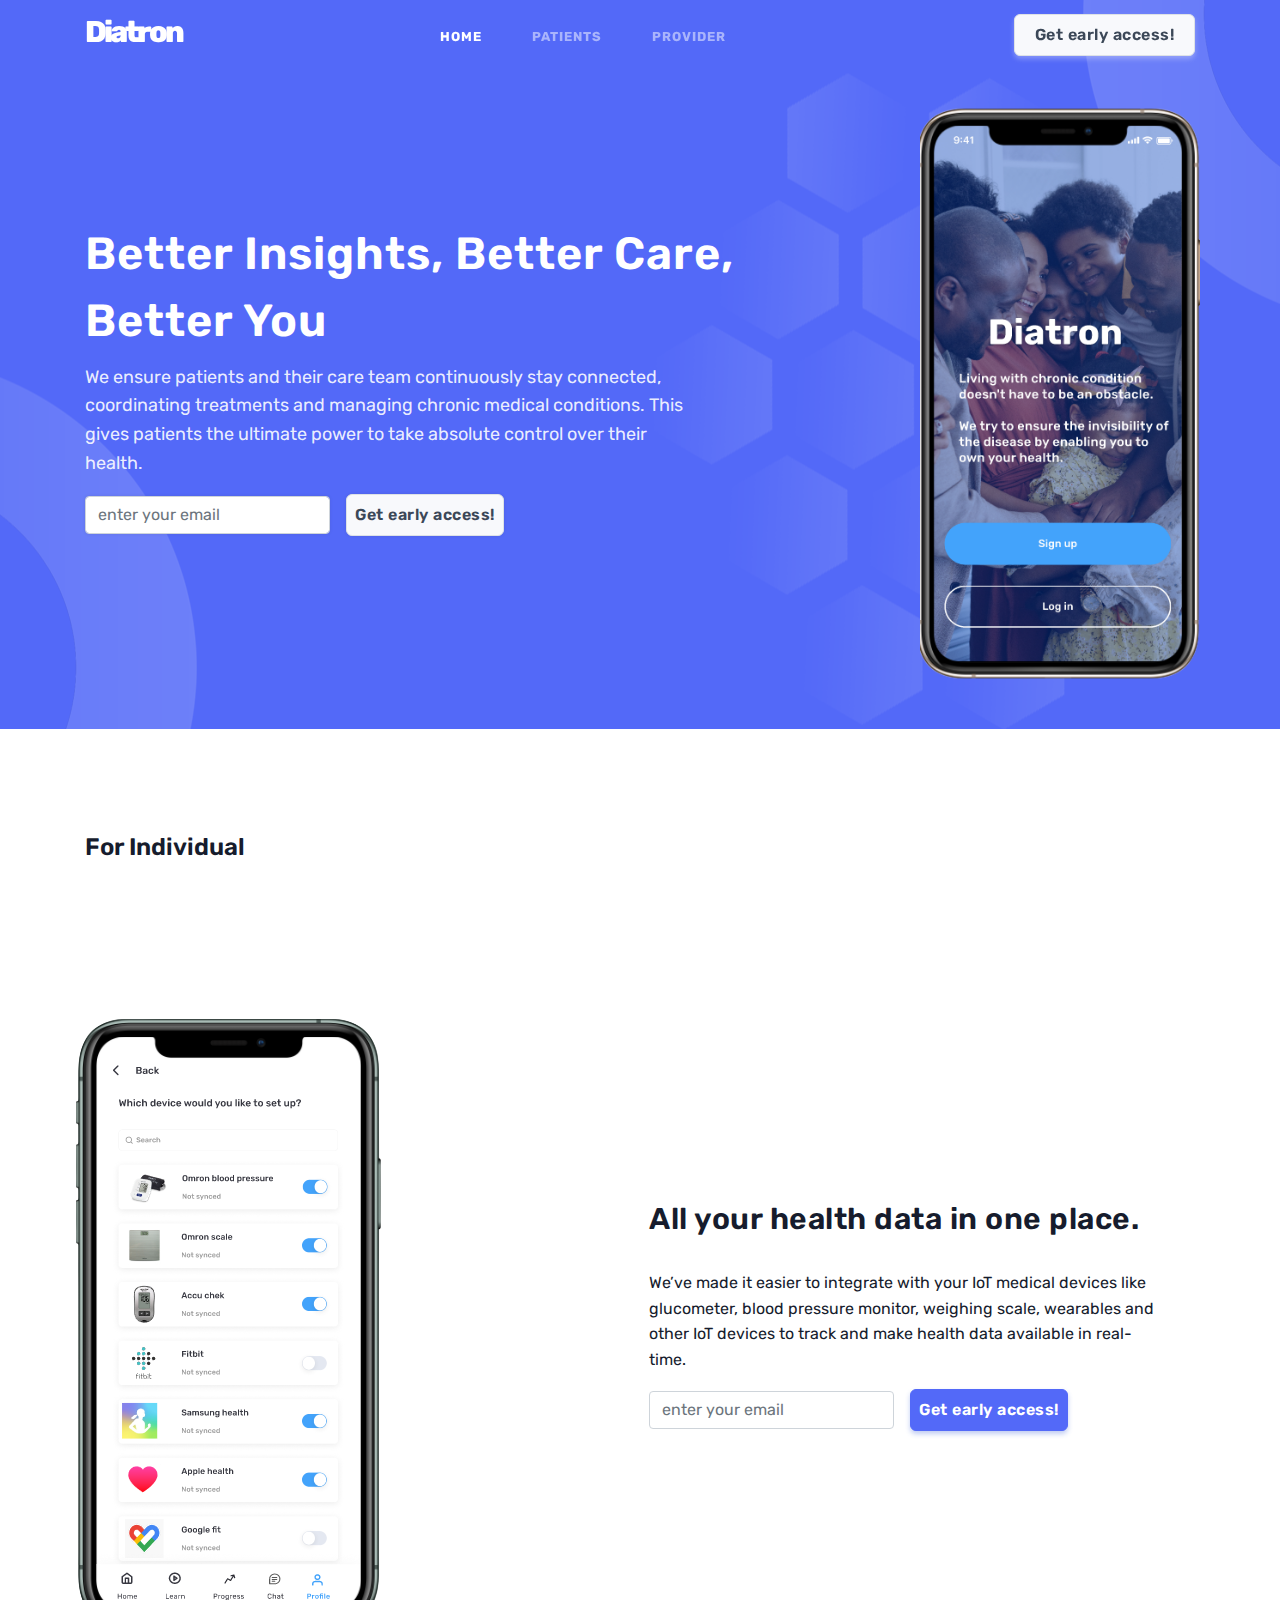
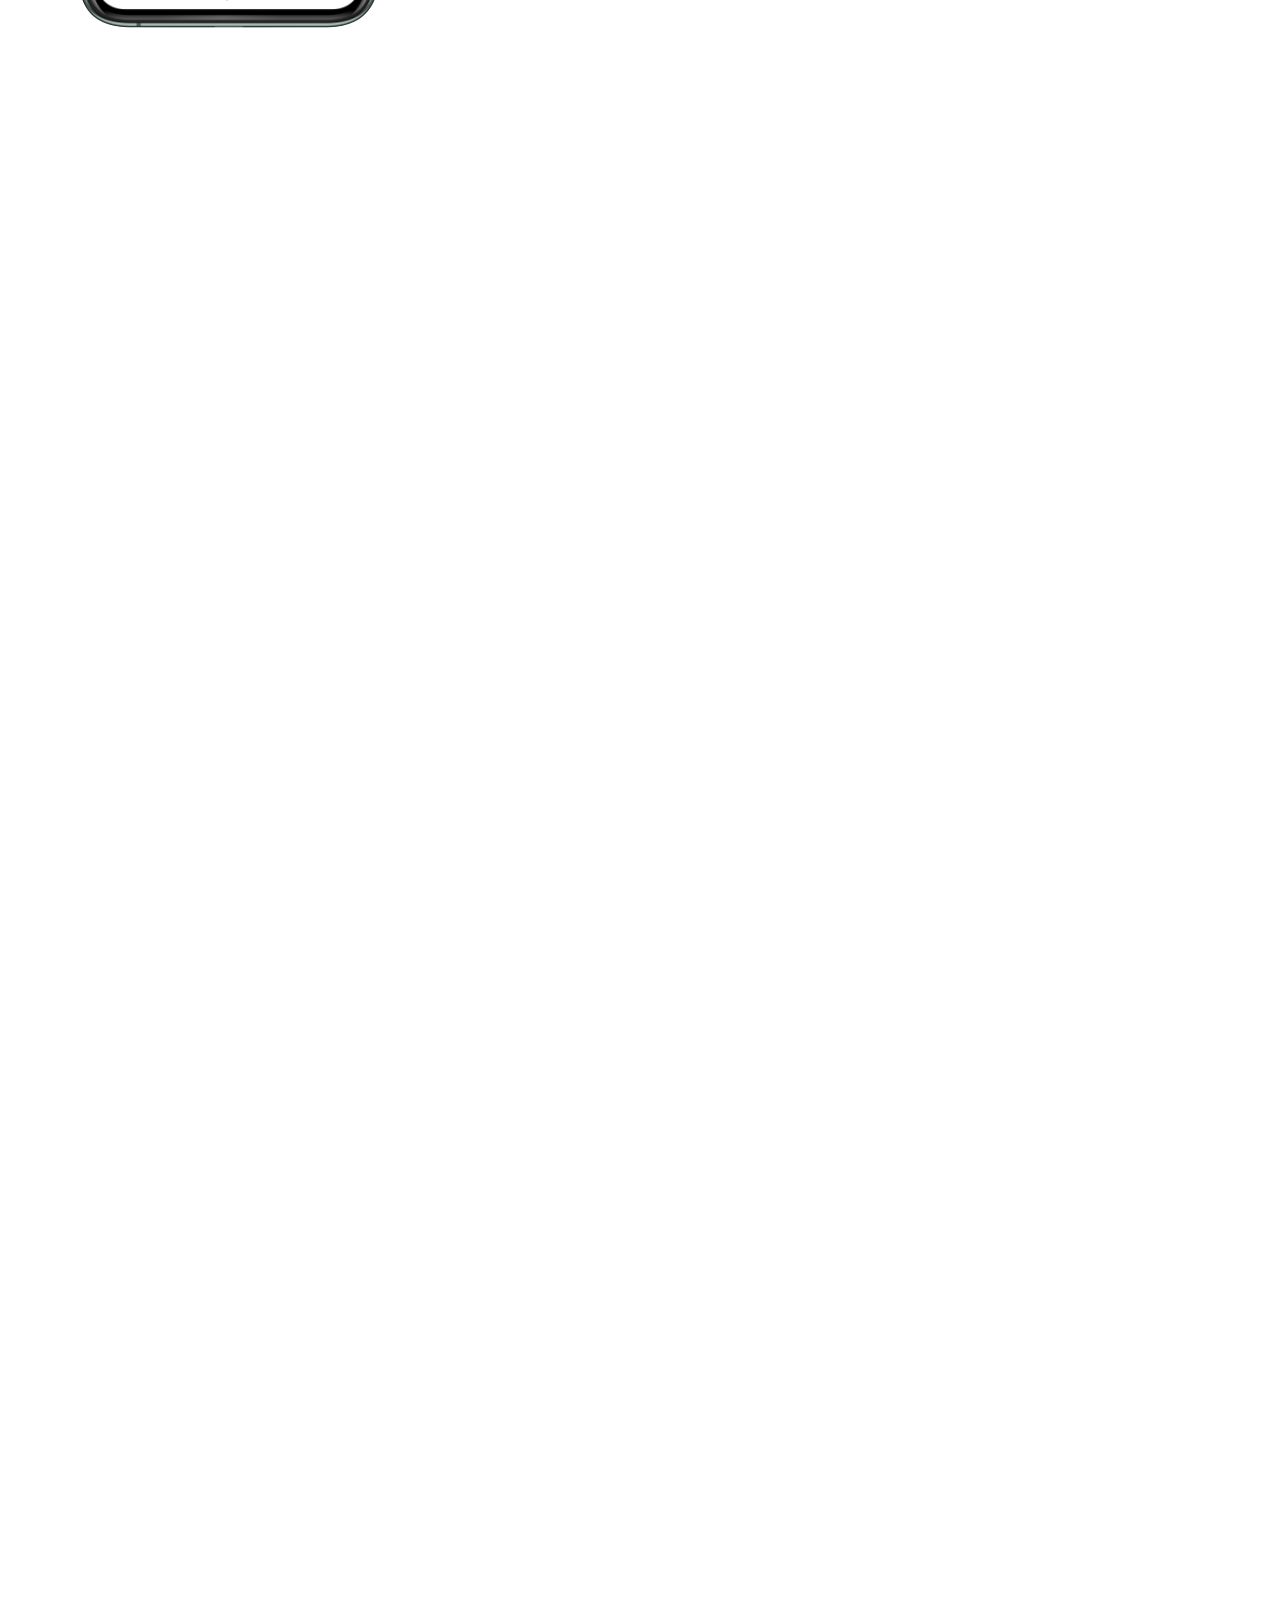
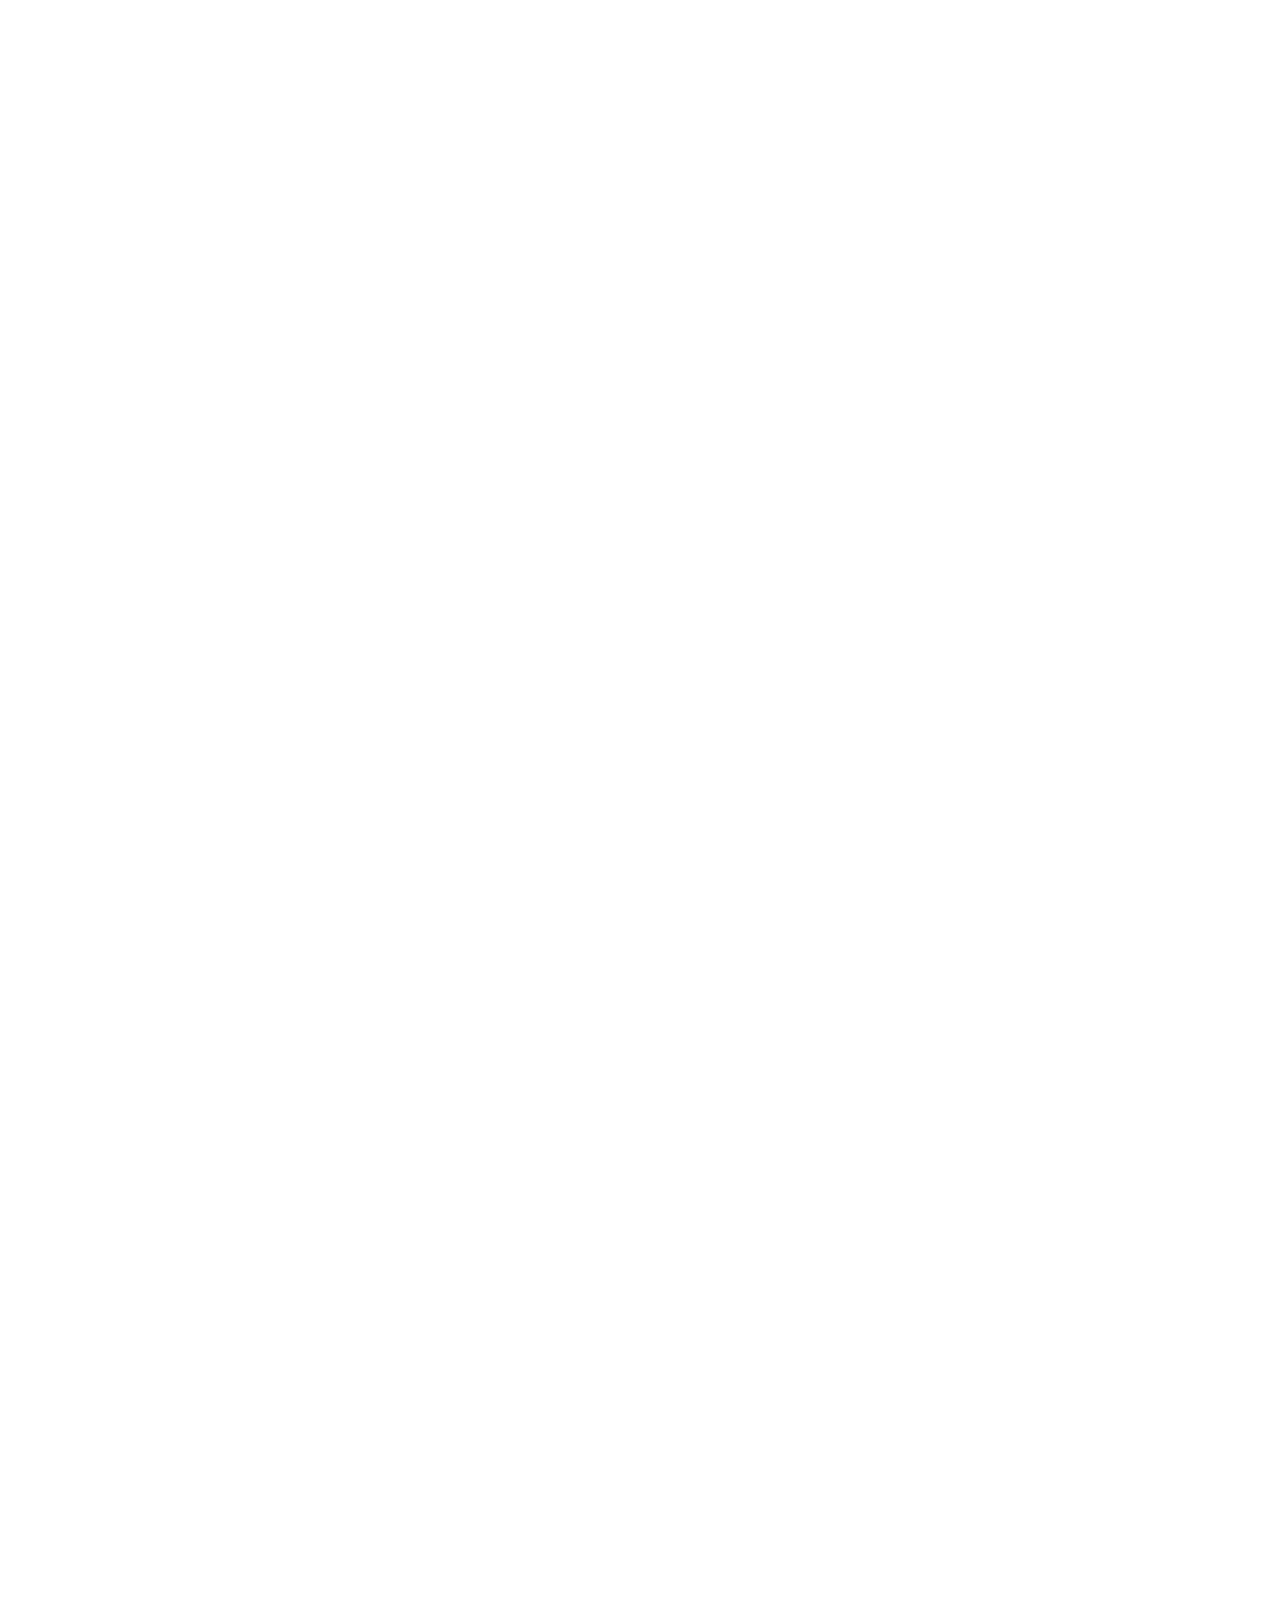
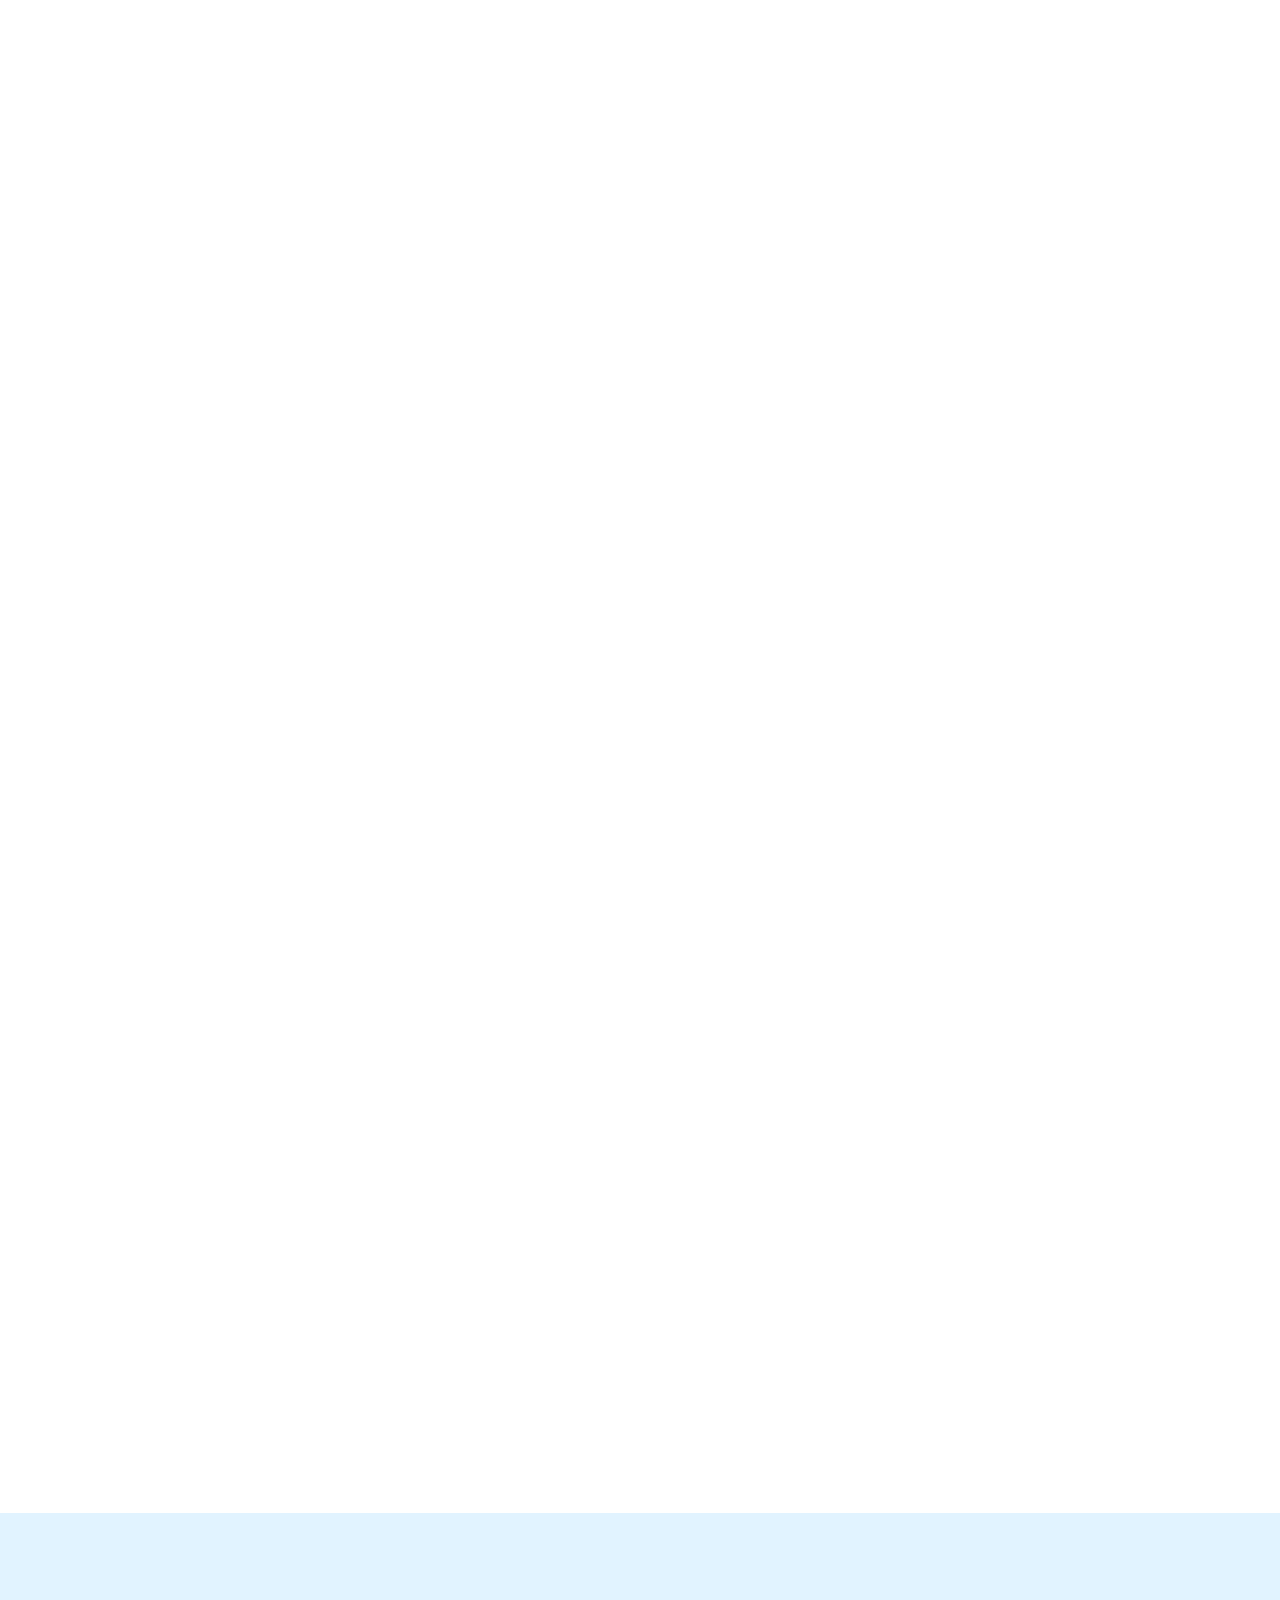
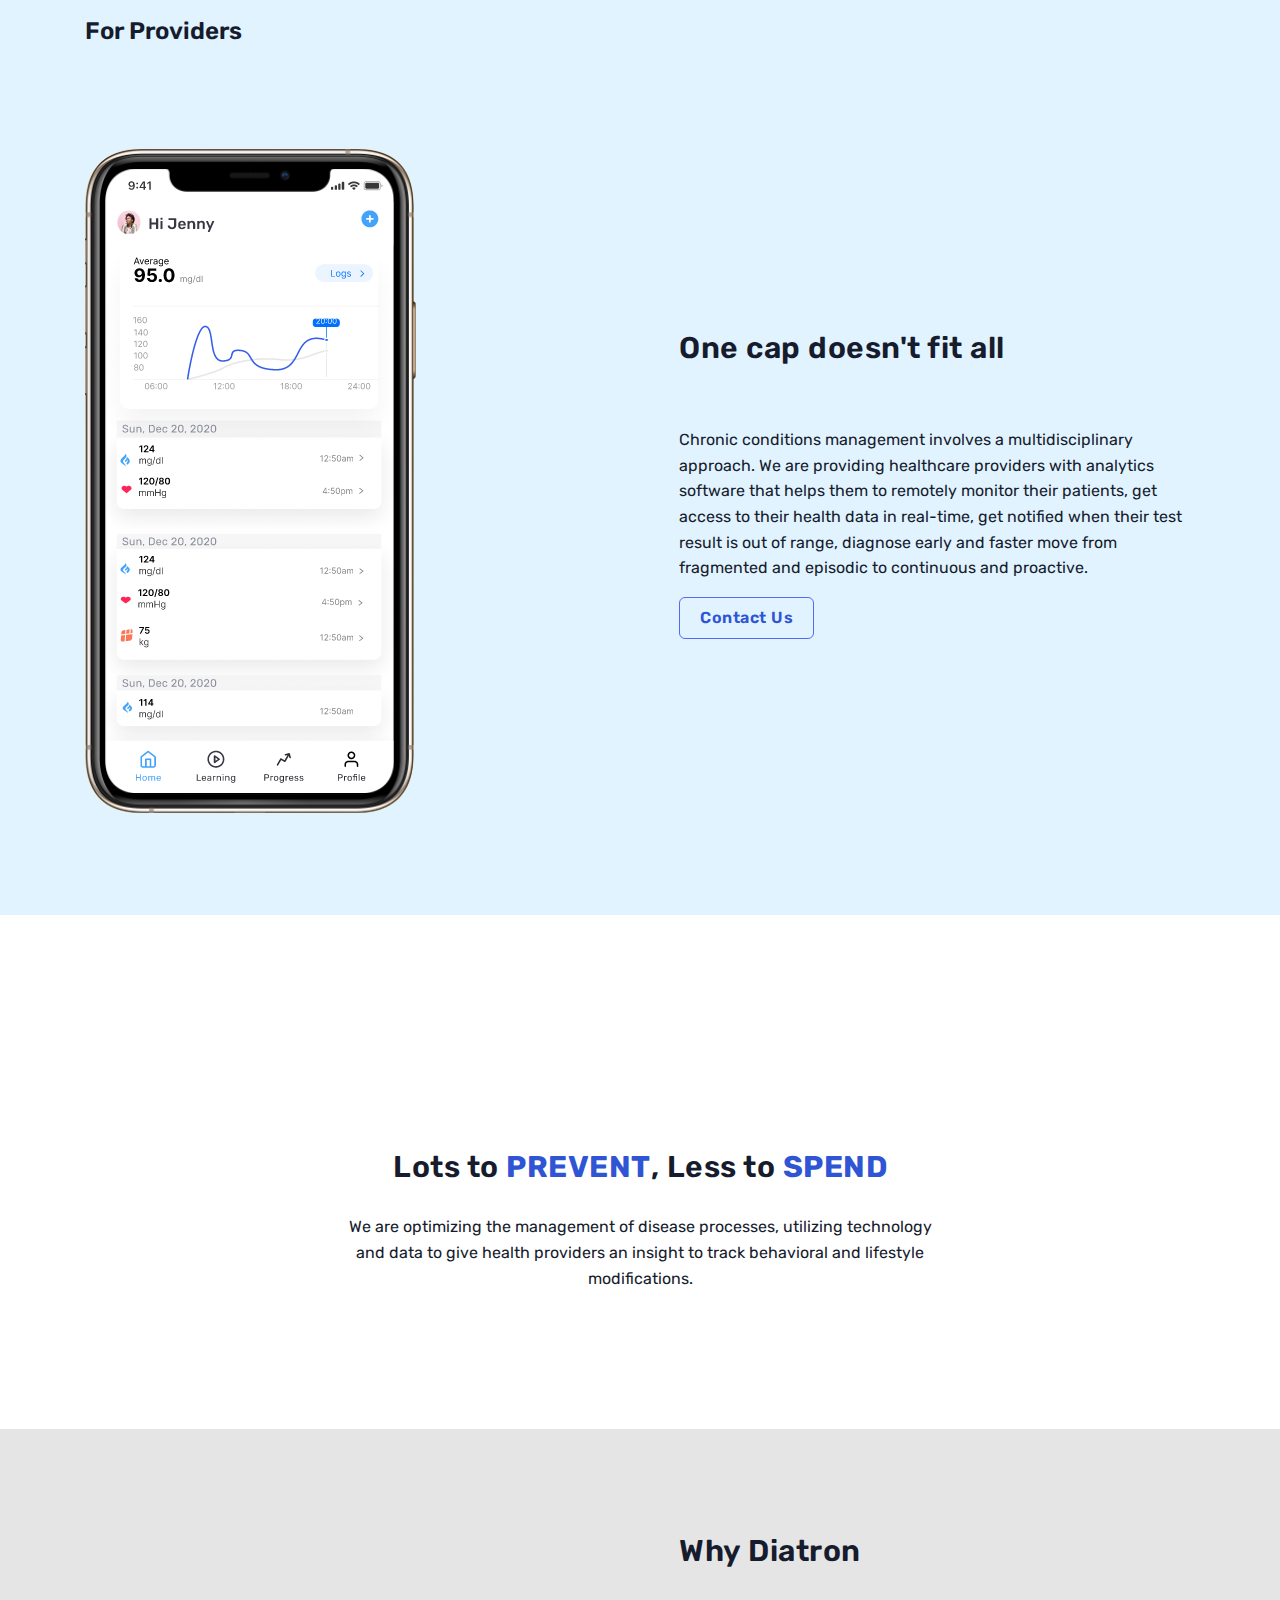
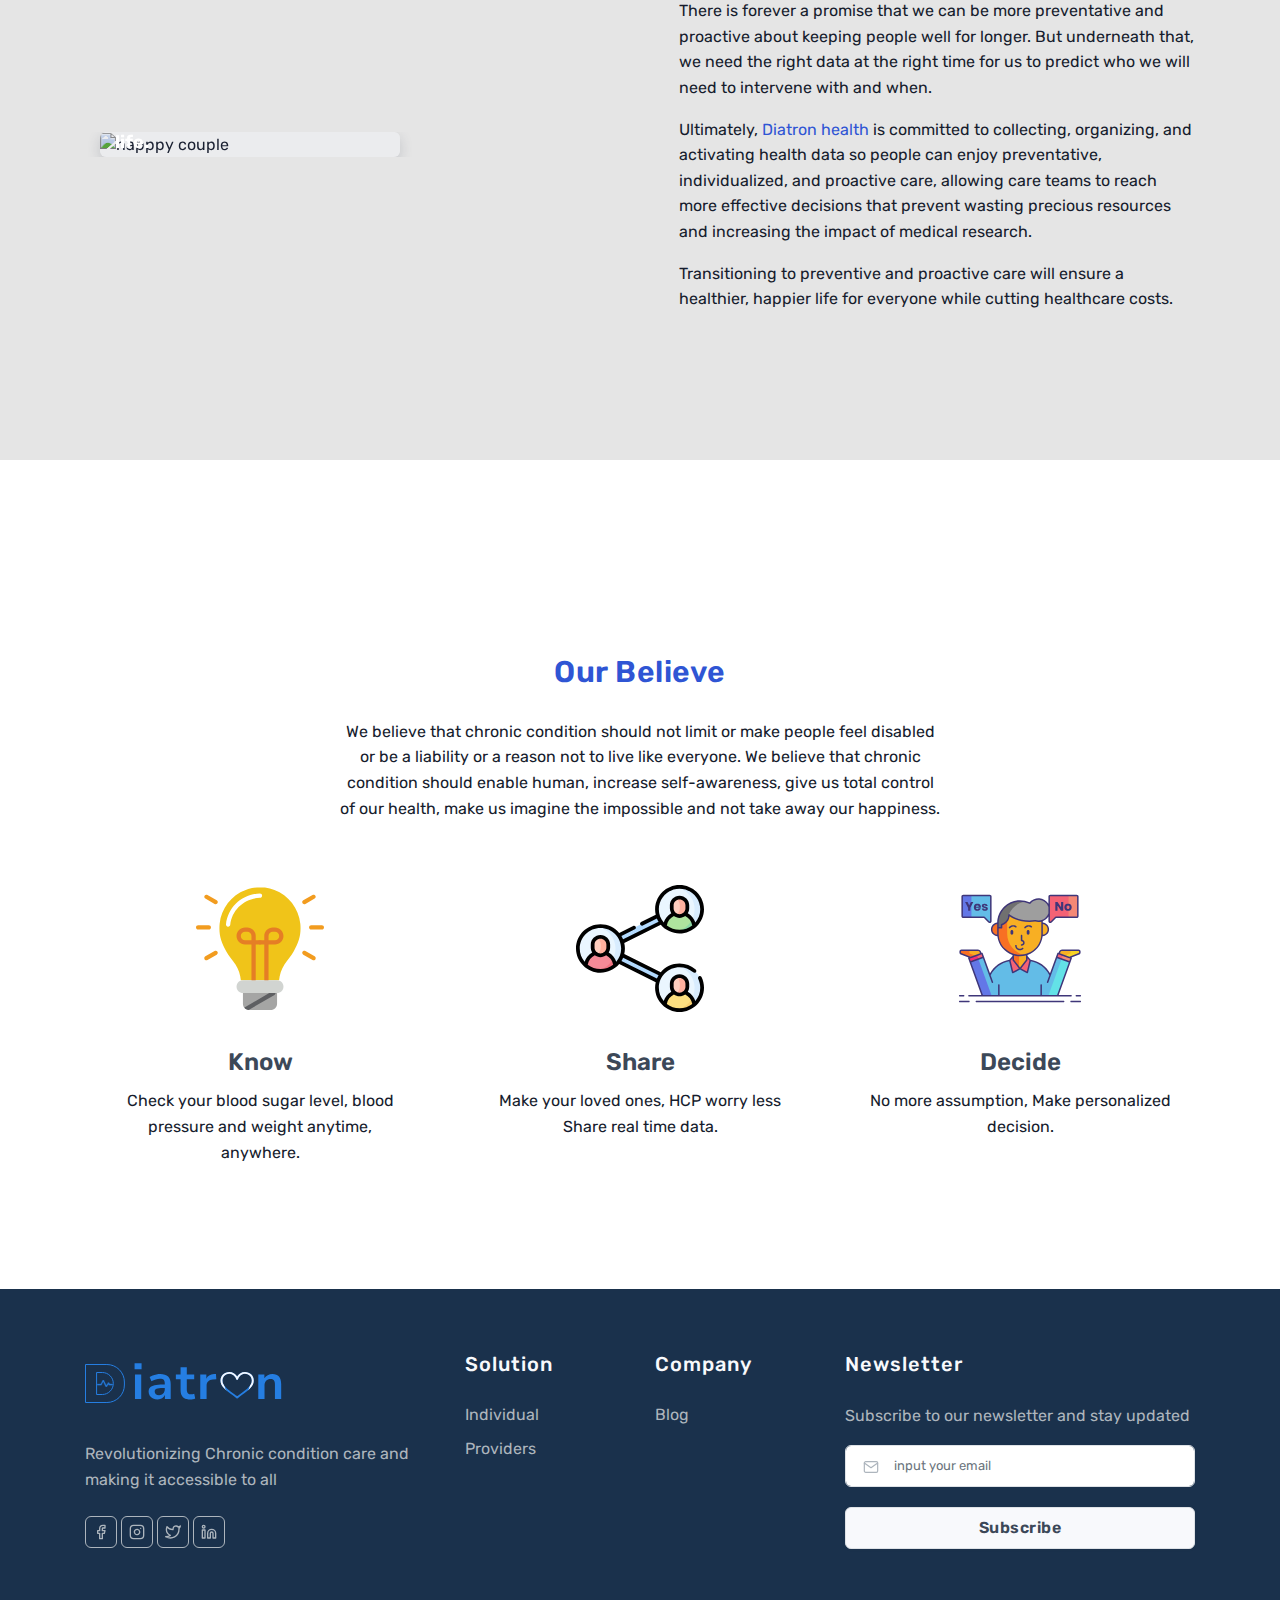
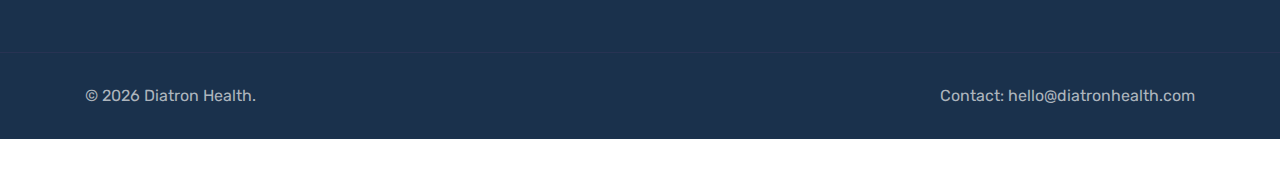
==== index.html @ 58c64b46 "update slider" ====
<!DOCTYPE html>
<html lang="en">

<head>
    <meta charset="utf-8" />
    <title>Diatron - Lots to prevent, Less to spend</title>
    <meta name="viewport" content="width=device-width, initial-scale=1.0">
    <meta name="description" content="Harnessing the power of behavioral science, mobile computing, and data science to provide best possible and cost effective care for people living with/ preventing chronic conditions and make healthy habits stick." />
    <meta name="keywords" content="" />
    <meta name="author" content="Diatron Technology" />

    <!-- Open Graph / Facebook -->
    <meta property="og:type" content="website">
    <meta property="og:url" content="https://diatron.netlify.app/">
    <meta property="og:title" content="Diatron - Lots to prevent, Less to spend">
    <meta property="og:description" content="Harnessing the power of behavioral science, mobile computing, and data science to provide best possible and cost effective care for people living with/ preventing chronic conditions and make healthy habits stick.">
    <meta property="og:image" content="https://res.cloudinary.com/bhankypsalm/image/upload/v1607957223/DiatronBanner_n9woys.png">

    <!-- Twitter -->
    <meta property="twitter:card" content="summary_large_image">
    <meta property="twitter:url" content="https://diatron.netlify.app/">
    <meta property="twitter:title" content="Diatron - Lots to prevent, Less to spend">
    <meta property="twitter:description" content="Harnessing the power of behavioral science, mobile computing, and data science to provide best possible and cost effective care for people living with/ preventing chronic conditions and make healthy habits stick.">
    <meta property="twitter:image" content="https://res.cloudinary.com/bhankypsalm/image/upload/v1607957223/DiatronBanner_n9woys.png">
    <!-- <meta name="email" content="shreethemes@gmail.com" /> -->
    <meta name="website" content="http://diatron.netlify.app" />
    <meta name="Version" content="v1.0.0" />
    <!-- favicon -->
    <link rel="shortcut icon" href="images/diatron/diatronLogo.svg">
    <!-- Bootstrap -->
    <link href="css/bootstrap.min.css" rel="stylesheet" type="text/css" />
    <!-- Magnific -->
    <link href="css/magnific-popup.css" rel="stylesheet" type="text/css" />
    <!-- Icons -->
    <link href="css/materialdesignicons.min.css" rel="stylesheet" type="text/css" />
    <link rel="stylesheet" href="https://unicons.iconscout.com/release/v2.1.9/css/unicons.css">
    <!-- Slider -->
    <link rel="stylesheet" href="css/owl.carousel.min.css" />
    <link rel="stylesheet" href="css/owl.theme.default.min.css" />
    <!-- Main Css -->
    <link href="css/style.css" rel="stylesheet" type="text/css" id="theme-opt" />
    <link href="css/colors/default.css" rel="stylesheet" id="color-opt">
    <link rel="stylesheet" href="js/plugins/example.css">
    <style type="text/css">
        #pinContainer {
            width: 100%;
            height: 100%;
            overflow: hidden;
            -webkit-perspective: 1000;
            perspective: 1000;
        }
        #slideContainer {
            width: 500%; /* to contain 4 panels, each with 100% of window width */
            height: 100%;
        }
        .panel {
            height: 100%;
            width: 20%; /* relative to parent -> 25% of 400% = 100% of window width */
            float: left;
        }
    </style>
    <script src="//code.tidio.co/izdhblnhlbiwnodrmnsn0w4qoo9eyxic.js" async></script>
</head>

<body>
<!-- Loader -->
<!-- <div id="preloader">
    <div id="status">
        <div class="spinner">
            <div class="double-bounce1"></div>
            <div class="double-bounce2"></div>
        </div>
    </div>
</div> -->
<!-- Loader -->

<!-- Navbar STart -->
<header id="topnav" class="defaultscroll sticky">
    <div class="container">
        <!-- Logo container-->
        <div>
            <a class="logo" href="index.html">
                <span style="line-height: 48.17px; letter-spacing: -3.0px; font-weight: 800; font-size: 30px; color: #2f55d4" class="l-dark">Diatron</span>
                <span style="line-height: 48.17px; letter-spacing: -3.0px; font-weight: 800; font-size: 30px; color: #ffffff" class="l-light">Diatron</span>
                <!--                <img src="images/logo-dark.png" class="l-dark" height="24" alt="">-->
                <!--                <img src="images/logo-light.png" class="l-light" height="24" alt="">-->
            </a>
        </div>
        <div class="buy-button">
            <a href="#heroEarlyAccess" onclick="shakeEmail()">
                <div class="btn btn-primary login-btn-primary shadow">Get early access!</div>
                <div class="btn btn-light login-btn-light">Get early access!</div>
            </a>
        </div>
        <!--end login button-->
        <!-- End Logo container-->
        <div class="menu-extras">
            <div class="menu-item">
                <!-- Mobile menu toggle-->
                <a class="navbar-toggle">
                    <div class="lines">
                        <span></span>
                        <span></span>
                        <span></span>
                    </div>
                </a>
                <!-- End mobile menu toggle-->
            </div>
        </div>

        <div id="navigation">
            <!-- Navigation Menu-->
            <ul class="navigation-menu nav-light">
                <li><a href="index.html">Home</a></li>
                <li class="has-submenu">
                    <a data-scroll="patients" href="#patients">Patients</a>
                </li>

                <li class="has-submenu">
                    <a data-scroll="solution" href="#providers">Provider</a>
                </li>
<!--                <li class="has-submenu">-->
<!--                    <a data-scroll="believe" href="#payers">Payers</a>-->
<!--                </li>-->
<!--                <li class="has-submenu">-->
<!--                    <a data-scroll="believe" href="#employers">Employers</a>-->
<!--                </li>-->
            </ul>
            <!--end navigation menu-->
            <div class="buy-menu-btn d-none">
                <a href="#heroEarlyAccess" class="btn btn-primary">Early Access</a>
            </div>
            <!--end login button-->
        </div>
        <!--end navigation-->
    </div>
    <!--end container-->
</header>
<!--end header-->
<!-- Navbar End -->

<!-- Hero Start -->
<section class="bg-half-170 pb-0 mt-n5 bg-primary d-table w-100" style="background: url('images/bg2.png') center center;">
    <div class="container" id="heroEarlyAccess">
        <div class="row align-items-center">
            <div class="col-lg-8 col-md-6 d-md-none">
                <div class="title-heading">
<!--                    <h4 class="text-white">Together we can</h4>-->
                    <h4 class="heading text-white title-dark">Better Insight, Better Care, Better You </h4>
                        <p class="para-desc" style="color: rgba(255, 255, 255, 0.9)">
                            We ensure patients and their care team continuously stay connected, coordinating treatments and managing chronic medical conditions.
                            This gives patients the ultimate power to take absolute control over their health.
                        </p>
                    <div>
                        <form>
                            <div class="form-inline">
                                <input type="email" class="form-control shadow mr-3 mb-3" placeholder="enter your email" required id="Subscriber-Email">
                                <button class="btn btn-light shadow mb-3" style="padding: 8px">Get early access!</button>
                            </div>
                        </form>
                    </div>
                </div>
            </div>

            <div class="col-lg-8 col-md-6 mt-lg-n6 d-none d-md-block m_Top" style="">
                <div class="title-heading">
                    <!--                    <h4 class="text-white">Together we can</h4>-->
                    <h4 class="heading text-white title-dark">Better Insights, Better Care, Better You </h4>
                    <p class="para-desc" style="color: rgba(255, 255, 255, 0.9)">
                        We ensure patients and their care team continuously stay connected, coordinating treatments and managing chronic medical conditions.
                        This gives patients the ultimate power to take absolute control over their health.
                    </p>
                    <div style="">
                        <form>
                            <div class="form-inline">
                                <input type="email" class="form-control shadow mr-3 mb-3" placeholder="enter your email" required id="Subscriber-Email">
                                <button class="btn btn-light shadow mb-3" style="padding: 8px">Get early access!</button>
                            </div>
                        </form>
                    </div>
                </div>
            </div>
            <!--end col-->

            <div class="col-lg-4 col-md-6 mb-5 mt-sm-0 pr-0 mt-lg-n3 p_left">
                <img src="images/diatron/dia-home.png" class="img-fluid mr-0 pad_man" alt="">
            </div>
        </div>
        <!--end row-->
    </div>
    <!--end container-->
</section>
<!--end section-->
<!-- Hero End -->

<div class="container d-none d-md-block" id="individual">
    <h4 class="title mb-5 mt-100">For Individual</h4>
</div>

<div id="pinContainer" class="d-none d-md-block">
    <div id="slideContainer">
        <section class="panel">
            <div class="container">
                <div class="row align-items-center mt-100 mb-5">
                    <div class="col-lg-6 col-md-6 row">
                        <img src="images/diatron/integration.png" alt="" class="img-fluid">
                        <!--                                <img src="images/diatron/dia-dashboard.png" alt="" class="img-fluid col-md-6">-->
                    </div>
                    <!--end col-->

                    <div class="col-lg-6 col-md-6 mt-4 mt-lg-0 pt- pt-lg-0">
                        <div class="ml-lg-4">
                            <div class="section-title mb-4 pb-2">
                                <h4 class="title mb-n1">All your health data in one place. </h4>
                            </div>
                            <p class=" mt-3">
                                We’ve made it easier to integrate with your IoT medical devices like glucometer,
                                blood pressure monitor, weighing scale, wearables and other IoT devices to track
                                and make health data available in real-time.
                            </p>
                            <div>
                                <form>
                                    <div class="form-inline">
                                        <input type="text" class="form-control mr-3 mb-3" placeholder="enter your email">
                                        <button class="btn btn-primary mb-3" style="padding: 8px">Get early access!</button>
                                    </div>
                                </form>
                            </div>

                            <!--                        <div class="watch-video mt-4 pt-2">-->
                            <!--                            <a href="https://1.envato.market/4n73n" target="_blank" class="btn btn-primary mb-2">Read More <i data-feather="chevron-right" class="fea icon-sm"></i></a>-->
                            <!--                            <a href="https://www.youtube.com/watch?v=jNTZpfXYJa4" class="video-play-icon watch text-dark mb-2 ml-2"><i class="mdi mdi-play play-icon-circle text-center d-inline-block mr-2 rounded-circle title-dark text-white position-relative play play-iconbar"></i> Watch Video !</a>-->
                            <!--                        </div>-->
                        </div>
                    </div>
                </div>
            </div>
        </section>
        <section class="panel">
            <div class="container">
                <div class="row align-items-center mt-100 mb-5">
                    <div class="col-lg-6 col-md-6 row">
                        <img src="images/diatron/log.png" alt="" class="img-fluid">
                        <!--                                <img src="images/diatron/dia-dashboard.png" alt="" class="img-fluid col-md-6">-->
                    </div>
                    <!--end col-->

                    <div class="col-lg-6 col-md-6 mt-4 mt-lg-0 pt- pt-lg-0">
                        <div class="ml-lg-4">
                            <div class="section-title mb-4 pb-2">
                                <h4 class="title mb-n1">Let go of assumptions</h4>
                            </div>
                            <ul class="">
                                <li>
                                    Get an overview of your results
                                </li>
                                <li>
                                    See details about a specific day or result.
                                </li>
                                <li>
                                    Take away the risk of assumption.
                                </li>
                                <li>
                                    Make personalized decisions.
                                </li>
                                <li>
                                    Share records.
                                </li>
                            </ul>
                            <p class=" mt-3">

                            </p>
                            <div>
                                <form>
                                    <div class="form-inline">
                                        <input type="text" class="form-control mr-3 mb-3" placeholder="enter your email">
                                        <button class="btn btn-primary mb-3" style="padding: 8px">Get early access!</button>
                                    </div>
                                </form>
                            </div>
                        </div>
                    </div>

                    <!--                        <div class="watch-video mt-4 pt-2">-->
                    <!--                            <a href="https://1.envato.market/4n73n" target="_blank" class="btn btn-primary mb-2">Read More <i data-feather="chevron-right" class="fea icon-sm"></i></a>-->
                    <!--                            <a href="https://www.youtube.com/watch?v=jNTZpfXYJa4" class="video-play-icon watch text-dark mb-2 ml-2"><i class="mdi mdi-play play-icon-circle text-center d-inline-block mr-2 rounded-circle title-dark text-white position-relative play play-iconbar"></i> Watch Video !</a>-->
                    <!--                        </div>-->
                </div>
            </div>
        </section>
        <section class="panel">
            <div class="container">
                <div class="row align-items-center mt-100 mb-5">
                    <div class="col-lg-6 col-md-6 row">
                        <img src="images/diatron/predict.png" alt="" class="img-fluid">
                    </div>
                    <!--end col-->

                    <div class="col-lg-6 col-md-6 mt-4 mt-lg-0 pt- pt-lg-0">
                        <div class="ml-lg-4">
                            <div class="section-title mb-4 pb-2">
                                <h4 class="title mb-n1">Know where you are headed</h4>
                            </div>
                            <p class="">
                                Meet Zuri, our AI bot that notifies you of the future. Zuri let’s you know if you’re at
                                the risk of developing any chronic medical condition, provides automated medical advice,
                                and also helps you avoid crises, late diagnosis and increased hospitalization.
                            </p>
                            <div>
                                <form>
                                    <div class="form-inline">
                                        <input type="text" class="form-control mr-3 mb-3" placeholder="enter your email">
                                        <button class="btn btn-primary mb-3" style="padding: 8px">Get early access!</button>
                                    </div>
                                </form>
                            </div>

                            <!--                        <div class="watch-video mt-4 pt-2">-->
                            <!--                            <a href="https://1.envato.market/4n73n" target="_blank" class="btn btn-primary mb-2">Read More <i data-feather="chevron-right" class="fea icon-sm"></i></a>-->
                            <!--                            <a href="https://www.youtube.com/watch?v=jNTZpfXYJa4" class="video-play-icon watch text-dark mb-2 ml-2"><i class="mdi mdi-play play-icon-circle text-center d-inline-block mr-2 rounded-circle title-dark text-white position-relative play play-iconbar"></i> Watch Video !</a>-->
                            <!--                        </div>-->
                        </div>
                    </div>
                </div>
            </div>
        </section>
        <section class="panel">
            <div class="container">
                <div class="row align-items-center mt-100 mb-5">
                    <div class="col-lg-6 col-md-6 row">
                        <img src="images/diatron/statistics_details.png" alt="" class="img-fluid">
                        <!--                                <img src="images/diatron/dia-dashboard.png" alt="" class="img-fluid col-md-6">-->
                    </div>
                    <!--end col-->

                    <div class="col-lg-6 col-md-6 mt-4 mt-lg-0 pt- pt-lg-0">
                        <div class="ml-lg-4">
                            <div class="section-title mb-4 pb-2">
                                <h4 class="title mb-n1">Analyze your data</h4>
                            </div>
                            <p class=" mt-3">
                                Medical data is translated into simple, readable, and insightful information,
                                making interpretations easy for you to understand.
                            </p>
                            <div>
                                <form>
                                    <div class="form-inline">
                                        <input type="text" class="form-control mr-3 mb-3" placeholder="enter your email">
                                        <button class="btn btn-primary mb-3" style="padding: 8px">Get early access!</button>
                                    </div>
                                </form>
                            </div>

                            <!--                        <div class="watch-video mt-4 pt-2">-->
                            <!--                            <a href="https://1.envato.market/4n73n" target="_blank" class="btn btn-primary mb-2">Read More <i data-feather="chevron-right" class="fea icon-sm"></i></a>-->
                            <!--                            <a href="https://www.youtube.com/watch?v=jNTZpfXYJa4" class="video-play-icon watch text-dark mb-2 ml-2"><i class="mdi mdi-play play-icon-circle text-center d-inline-block mr-2 rounded-circle title-dark text-white position-relative play play-iconbar"></i> Watch Video !</a>-->
                            <!--                        </div>-->
                        </div>
                    </div>
                </div>
            </div>
        </section>
        <section class="panel">
            <div class="container">
                <div class="row align-items-center mt-100 mb-5">
                    <div class="col-lg-6 col-md-6 row">
                        <img src="images/diatron/dia-home.png" alt="" class="img-fluid">
                        <!--                                <img src="images/diatron/dia-dashboard.png" alt="" class="img-fluid col-md-6">-->
                    </div>
                    <!--end col-->

                    <div class="col-lg-6 col-md-6 mt-4 mt-lg-0 pt- pt-lg-0">
                        <div class="ml-lg-4">
                            <div class="section-title mb-4 pb-2">
                                <h4 class="title mb-n1">We will be there down every road</h4>
                            </div>
                            <p class="">Diatron Health connects patients with certified health professionals helping people with chronic medical conditions.</p>
                            <p class="">
                                No Hospital queue, No appointment needed, talk to our coaches who love to hear from you anytime or request a callback.
                            </p>
                            <p class="">
                                Our coaches offer personalized advise, help you understand your health, set and
                                reach goals, adjust your diet, find an exercise routine you’ll love, learn how
                                to manage stress, and more.
                            </p>
                            <div>
                                <form>
                                    <div class="form-inline">
                                        <input type="text" class="form-control mr-3 mb-3" placeholder="enter your email">
                                        <button class="btn btn-primary mb-3" style="padding: 8px">Get early access!</button>
                                    </div>
                                </form>
                            </div>
                            <!--                        <div class="watch-video mt-4 pt-2">-->
                            <!--                            <a href="https://1.envato.market/4n73n" target="_blank" class="btn btn-primary mb-2">Read More <i data-feather="chevron-right" class="fea icon-sm"></i></a>-->
                            <!--                            <a href="https://www.youtube.com/watch?v=jNTZpfXYJa4" class="video-play-icon watch text-dark mb-2 ml-2"><i class="mdi mdi-play play-icon-circle text-center d-inline-block mr-2 rounded-circle title-dark text-white position-relative play play-iconbar"></i> Watch Video !</a>-->
                            <!--                        </div>-->
                        </div>
                    </div>
                </div>
            </div>
        </section>
    </div>
</div>



<section class="section d-md-none" id="Individual">
    <div class="">
        <h4 class="title mb-n1 container">For Individual</h4>
        <div class="row">
            <div class="col-md-8 col-12 pt-2">
                <div class="">
                    <div class="container p-4" id="developing"  aria-labelledby="webdeveloping">
                        <div class="row align-items-center">
                            <div class="col-lg-8 col-md-6 mt-4 mt-lg-0 pt- pt-lg-0">
                                <div class="ml-lg-4">
                                    <div class="section-title mb-4 pb-2">
                                        <h4 class="title mb-n1">All your health data in one place. </h4>
                                    </div>
                                    <p class=" mt-3">
                                        We’ve made it easier to integrate with your IoT medical devices
                                        like glucometer, blood pressure monitor, scale, wearables and other IoT devices
                                        to track and make health data and vitals available in real-time.
                                    </p>
                                    <div>
                                        <form>
                                            <div class="form-inline">
                                                <input type="text" class="form-control mr-3 mb-3" placeholder="enter your email">
                                                <button class="btn btn-primary mb-3" style="padding: 8px">Get early access!</button>
                                            </div>
                                        </form>
                                    </div>

                                    <!--                        <div class="watch-video mt-4 pt-2">-->
                                    <!--                            <a href="https://1.envato.market/4n73n" target="_blank" class="btn btn-primary mb-2">Read More <i data-feather="chevron-right" class="fea icon-sm"></i></a>-->
                                    <!--                            <a href="https://www.youtube.com/watch?v=jNTZpfXYJa4" class="video-play-icon watch text-dark mb-2 ml-2"><i class="mdi mdi-play play-icon-circle text-center d-inline-block mr-2 rounded-circle title-dark text-white position-relative play play-iconbar"></i> Watch Video !</a>-->
                                    <!--                        </div>-->
                                </div>
                            </div>
                            <!--end col-->
                        </div>
                    </div><!--end teb pane-->

                    <div class="p-4" id="data-analise"  style="background: #e1f3ff">
                        <div class="row align-items-center container">
                            <div class="col-lg-8 col-md-6 mt-4 mt-lg-0 pt- pt-lg-0">
                                <div class="ml-lg-4">
                                    <div class="section-title mb-4 pb-2">
                                        <h4 class="title mb-n1">Let go of assumptions</h4>
                                    </div>
                                    <p class=" mt-3">
                                        Get an overview of your results, see details about a specific day or result. Take away the risk of assumption,
                                        make personalized decisions, share records with your healthcare professional and loved ones.
                                    </p>
                                    <div>
                                        <form>
                                            <div class="form-inline">
                                                <input type="text" class="form-control mr-3 mb-3" placeholder="enter your email">
                                                <button class="btn btn-primary mb-3" style="padding: 8px">Get early access!</button>
                                            </div>
                                        </form>
                                    </div>
                                </div>
                            </div>
                            <!--end col-->

                                    <!--                        <div class="watch-video mt-4 pt-2">-->
                                    <!--                            <a href="https://1.envato.market/4n73n" target="_blank" class="btn btn-primary mb-2">Read More <i data-feather="chevron-right" class="fea icon-sm"></i></a>-->
                                    <!--                            <a href="https://www.youtube.com/watch?v=jNTZpfXYJa4" class="video-play-icon watch text-dark mb-2 ml-2"><i class="mdi mdi-play play-icon-circle text-center d-inline-block mr-2 rounded-circle title-dark text-white position-relative play play-iconbar"></i> Watch Video !</a>-->
                                    <!--                        </div>-->
                                </div>
                    </div><!--end teb pane-->

                    <div class=" p-4" id="predictive"  aria-labelledby="analysis">
                        <div class="row align-items-center container">
                            <div class="col-lg-8 col-md-6 mt-4 mt-lg-0 pt- pt-lg-0">
                                <div class="ml-lg-4">
                                    <div class="section-title mb-4 pb-2">
                                        <h4 class="title mb-n1">Know where you are headed</h4>
                                    </div>
                                    <p class="">
                                        Meet Zuri, our AI bot that notifies you of the future. Zuri let’s you know if
                                        you’re at the risk of developing any chronic medical condition, provides
                                        automated medical advice, and also helps you avoid crises, late diagnosis and
                                        increased hospitalization.
                                    </p>
                                    <div>
                                        <form>
                                            <div class="form-inline">
                                                <input type="text" class="form-control mr-3 mb-3" placeholder="enter your email">
                                                <button class="btn btn-primary mb-3" style="padding: 8px">Get early access!</button>
                                            </div>
                                        </form>
                                    </div>

                                    <!--                        <div class="watch-video mt-4 pt-2">-->
                                    <!--                            <a href="https://1.envato.market/4n73n" target="_blank" class="btn btn-primary mb-2">Read More <i data-feather="chevron-right" class="fea icon-sm"></i></a>-->
                                    <!--                            <a href="https://www.youtube.com/watch?v=jNTZpfXYJa4" class="video-play-icon watch text-dark mb-2 ml-2"><i class="mdi mdi-play play-icon-circle text-center d-inline-block mr-2 rounded-circle title-dark text-white position-relative play play-iconbar"></i> Watch Video !</a>-->
                                    <!--                        </div>-->
                                </div>
                            </div>
                        </div>
                    </div><!--end teb pane-->

                    <div class="p-4" id="security"  style="background: #e5e5e5">
                        <div class="row align-items-center container">
                            <div class="col-lg-8 col-md-6 mt-4 mt-lg-0 pt- pt-lg-0">
                                <div class="ml-lg-4">
                                    <div class="section-title mb-4 pb-2">
                                        <h4 class="title mb-n1">Analyze your data</h4>
                                    </div>
                                    <p class=" mt-3">
                                        Medical data is translated into simple, readable, and insightful information,
                                        making interpretations easy for you to understand.
                                    </p>
                                    <div>
                                        <form>
                                            <div class="form-inline">
                                                <input type="text" class="form-control mr-3 mb-3" placeholder="enter your email">
                                                <button class="btn btn-primary mb-3" style="padding: 8px">Get early access!</button>
                                            </div>
                                        </form>
                                    </div>

                                    <!--                        <div class="watch-video mt-4 pt-2">-->
                                    <!--                            <a href="https://1.envato.market/4n73n" target="_blank" class="btn btn-primary mb-2">Read More <i data-feather="chevron-right" class="fea icon-sm"></i></a>-->
                                    <!--                            <a href="https://www.youtube.com/watch?v=jNTZpfXYJa4" class="video-play-icon watch text-dark mb-2 ml-2"><i class="mdi mdi-play play-icon-circle text-center d-inline-block mr-2 rounded-circle title-dark text-white position-relative play play-iconbar"></i> Watch Video !</a>-->
                                    <!--                        </div>-->
                                </div>
                            </div>
                        </div>
                    </div><!--end teb pane-->

                    <div class=" bg-white p-4" id="designing">
                        <div class="row align-items-center container">
                            <div class="col-lg-8 col-md-6 mt-4 mt-lg-0 pt- pt-lg-0">
                                <div class="ml-lg-4">
                                    <div class="section-title mb-4 pb-2">
                                        <h4 class="title mb-n1">We will be there down every road</h4>
                                    </div>
                                    <p class="">Diatron Health connects patients with certified health professionals helping people with chronic medical conditions.</p>
                                    <p class="">
                                        No Hospital queue, No appointment needed, talk to our coaches who love to hear from you anytime or request a callback.
                                    </p>
                                    <p class="">
                                        Our coaches offer personalized advise, help you understand your health, set and
                                        reach goals, adjust your diet, find an exercise routine you’ll love, learn how
                                        to manage stress, and more.
                                    </p>
                                    <div>
                                        <form>
                                            <div class="form-inline">
                                                <input type="text" class="form-control mr-3 mb-3" placeholder="enter your email">
                                                <button class="btn btn-primary mb-3" style="padding: 8px">Get early access!</button>
                                            </div>
                                        </form>
                                    </div>
                                    <!--                        <div class="watch-video mt-4 pt-2">-->
                                    <!--                            <a href="https://1.envato.market/4n73n" target="_blank" class="btn btn-primary mb-2">Read More <i data-feather="chevron-right" class="fea icon-sm"></i></a>-->
                                    <!--                            <a href="https://www.youtube.com/watch?v=jNTZpfXYJa4" class="video-play-icon watch text-dark mb-2 ml-2"><i class="mdi mdi-play play-icon-circle text-center d-inline-block mr-2 rounded-circle title-dark text-white position-relative play play-iconbar"></i> Watch Video !</a>-->
                                    <!--                        </div>-->
                                </div>
                            </div>
                        </div>
                    </div>
                </div>
        <!--end tab content-->
            </div><!--end col-->
        </div>
    </div>
</section>

<section class="section" style="background: #e1f3ff" id="providers">
    <div class="container">
        <h4 class="title mb-4">For Providers</h4>
        <div class="row align-items-center mt-100 mt-60">
            <div class="col-lg-6 col-md-6">
                <img src="images/diatron/dia-dashboard.png" alt="" class="img-fluid">
            </div>
            <!--end col-->

            <div class="col-lg-6 col-md-6 mt-4 mt-lg-0 pt- pt-lg-0">
                <div class="ml-lg-4">
                    <div class="section-title mb-4 pb-2">
                        <h4 class="title mb-4">One cap doesn't fit all</h4>
                    </div>
                    <p class="">
                        Chronic conditions management involves a multidisciplinary approach. We are providing healthcare
                        providers with analytics software that helps them to remotely monitor their patients, get access
                        to their health data in real-time, get notified when their test result is out of range, diagnose early and faster
                        move from fragmented and episodic to continuous and proactive.
                    </p>
                    <button class="btn btn-outline-primary">Contact Us</button>
                </div>
            </div>
        </div>
        <!--end row-->
    </div>
</section>

<!--<section class="section bg-light">-->
<!--    <div class="container mt-100 mt-60">-->
<!--        <div class="row align-items-center">-->
<!--            <div class="col-lg-6 col-md-6">-->
<!--                <img src="images/diatron/Scale.svg" alt="" class="img-fluid">-->
<!--            </div>-->
<!--            &lt;!&ndash;end col&ndash;&gt;-->

<!--            <div class="col-lg-6 col-md-6 mt-4 mt-lg-0 pt- pt-lg-0">-->
<!--                <div class="ml-lg-4">-->
<!--                    <div class="section-title mb-4 pb-2">-->
<!--                        <h4 class="title mb-4">Why Diatron Scale</h4>-->
<!--                        <p class="">-->
<!--                            Being overweight or obese increases a person's risk for developing type 2 diabetes. Also, weight gain in people with type 2 diabetes makes blood sugar levels even harder to control. With Diatron scale we can:-->
<!--                            &lt;!&ndash;                                Unlike a traditional glucometer where after test is taken user do not have access to their record again. Diatron glucometer allow you to:&ndash;&gt;-->
<!--                        </p>-->
<!--                        <ul class="list_prob">-->
<!--                            <li class=" para-desc">Keep our blood sugar in balance, live healthier and have more energy</li>-->
<!--                            <li class=" para-desc">Decrease our chances of developing complications from Diabetes like heart disease</li>-->
<!--                            <li class=" para-desc">Know when to keep the pounds off and when not to</li>-->
<!--                            <li class=" para-desc">Take away the risk of assumption</li>-->
<!--                            <li class=" para-desc">Make personalized decision</li>-->
<!--                            <li class=" para-desc">Live happier, celebrate more, cut your healthcare cost</li>-->
<!--                        </ul>-->
<!--                        <p class="">-->
<!--                            When you check your body weight, the result is stored, the result is used to know what to do and not to do, shared with loved ones, health practitioner, for personalized monitoring/treatment.-->
<!--                        </p>-->
<!--                    </div>-->

<!--                    &lt;!&ndash;                        <div class="watch-video mt-4 pt-2">&ndash;&gt;-->
<!--                    &lt;!&ndash;                            <a href="https://1.envato.market/4n73n" target="_blank" class="btn btn-primary mb-2">Read More <i data-feather="chevron-right" class="fea icon-sm"></i></a>&ndash;&gt;-->
<!--                    &lt;!&ndash;                            <a href="https://www.youtube.com/watch?v=jNTZpfXYJa4" class="video-play-icon watch text-dark mb-2 ml-2"><i class="mdi mdi-play play-icon-circle text-center d-inline-block mr-2 rounded-circle title-dark text-white position-relative play play-iconbar"></i> Watch Video !</a>&ndash;&gt;-->
<!--                    &lt;!&ndash;                        </div>&ndash;&gt;-->
<!--                </div>-->
<!--            </div>-->
<!--        </div>-->
<!--        &lt;!&ndash;end row&ndash;&gt;-->
<!--    </div>-->
<!--</section>-->

<!--<section class="section" id="payers">-->
<!--    <div class="container">-->
<!--        <h4>For Payers</h4>-->
<!--        <div class="row align-items-center mt-100 mt-60">-->
<!--            <div class="col-lg-6 col-md-6 mt-4 mt-lg-0 pt- pt-lg-0">-->
<!--                <div class="ml-lg-4">-->
<!--                    <div class="section-title mb-4 pb-2">-->
<!--                        <h4>Gear up to tackle the rising cost of chronic condition care</h4>-->
<!--                        <p class="">-->
<!--                            Regular use of Diatron by patients and doctors ensures timely interventions,-->
<!--                            reduced emergency visits and saves on treatment costs.-->
<!--                            It allows you to empower your members and reduce claims.-->
<!--                        </p>-->
<!--                        <button class="btn btn-outline-primary">Contact us to know more</button>-->
<!--&lt;!&ndash;                        Identify at-risk patients to provide proactive outreach&ndash;&gt;-->
<!--&lt;!&ndash;                        Understand real world outcomes related to diabetes and how patient populations respond to specific interventions&ndash;&gt;-->
<!--&lt;!&ndash;                        integrate glooko into your existing EHR&ndash;&gt;-->
<!--                    </div>-->
<!--                </div>-->
<!--            </div>-->
<!--            <div class="col-lg-4 offset-md-2 col-md-4">-->
<!--                <img src="images/diatron/dia-home.png" alt="" class="img-fluid">-->
<!--            </div>-->
<!--            &lt;!&ndash;end col&ndash;&gt;-->
<!--        </div>-->
<!--        &lt;!&ndash;end row&ndash;&gt;-->
<!--    </div>-->
<!--</section>-->


<!--<section id="bloodPressure" class="section">-->
<!--    <div class="container mt-100 mt-60">-->
<!--        <div class="row align-items-center">-->
<!--            <div class="col-lg-6 col-md-6 mt-4 mt-lg-0 pt- pt-lg-0">-->
<!--                <div class="ml-lg-4">-->
<!--                    <div class="section-title mb-4 pb-2">-->
<!--                        <h4>Your health at your fingertip</h4>-->
<!--                        <p class="">-->
<!--                            In Africa, high blood pressure(Hypertension) is responsible for more than half of first time acute stroke.-->
<!--                        </p>-->
<!--                        <p class="">-->
<!--                            Hypertension can lead to many complications of diabetes, including diabetic eye disease and kidney disease, or make them worse.-->
<!--                            You don't have to worry, we will help you to:-->
<!--                        </p>-->
<!--                        <ul class="list_prob">-->
<!--                            <li class=" para-desc">Discover masked high blood pressure</li>-->
<!--                            <li class=" para-desc">Early diagnosis of high blood pressure</li>-->
<!--                            <li class=" para-desc">Know the exercise/activity that triggers your blood pressure</li>-->
<!--                            <li class=" para-desc">Be responsible for your health, feel more motivated to-->
<!--                                control your blood pressure with an improved diet, physical activity and proper medication-->
<!--                            </li>-->
<!--                            <li class=" para-desc">Take away the risk of assumption which has led to lot of untimely death</li>-->
<!--                            <li class=" para-desc">Make personalized decision</li>-->
<!--                            <li class=" para-desc">Live happier, celebrate more, cut your healthcare cost</li>-->
<!--                        </ul>-->
<!--                        <p class="">-->
<!--                            When you check your blood pressure, the result is stored, the result is used to know what to do and not to do, shared with loved ones, health practitioner, for personalized monitoring/treatment.-->
<!--                        </p>-->
<!--                    </div>-->

<!--                    &lt;!&ndash;                        <div class="watch-video mt-4 pt-2">&ndash;&gt;-->
<!--                    &lt;!&ndash;                            <a href="https://1.envato.market/4n73n" target="_blank" class="btn btn-primary mb-2">Read More <i data-feather="chevron-right" class="fea icon-sm"></i></a>&ndash;&gt;-->
<!--                    &lt;!&ndash;&ndash;&gt;-->
<!--                    &lt;!&ndash;                        </div>&ndash;&gt;-->
<!--                </div>-->
<!--            </div>-->
<!--            <div class="col-lg-6 col-md-6">-->
<!--                <img src="images/diatron/bloodP.png" alt="" class="img-fluid">-->
<!--            </div>-->
<!--            &lt;!&ndash;end col&ndash;&gt;-->
<!--        </div>-->
<!--        &lt;!&ndash;end row&ndash;&gt;-->
<!--    </div>-->
<!--</section>-->

<!--<section class="section bg-light" id="employers">-->
<!--    <div class="container">-->
<!--        <h4 class="">For Employer</h4>-->
<!--        <div class="row align-items-center mt-100 mt-60">-->
<!--            <div class="col-lg-6 col-md-6 row">-->
<!--                <img src="images/diatron/dia-home.png" alt="" class="img-fluid col-md-6">-->
<!--                <img src="images/diatron/dia-dashboard.png" alt="" class="img-fluid col-md-6">-->
<!--            </div>-->
<!--            &lt;!&ndash;end col&ndash;&gt;-->

<!--            <div class="col-lg-6 col-md-6 mt-4 mt-lg-0 pt- pt-lg-0">-->
<!--                <div class="ml-lg-4">-->
<!--                    <div class="section-title mb-4 pb-2">-->
<!--                        <h4 class="title mb-n1">Improve employee health and reduce the cost of care</h4>-->
<!--                        <p class=" mt-3">-->
<!--                            Behaviour is a predominant driver of chronic disease.-->
<!--                            Diatron transforms behaviour and provides personalized care that makes engaged employee-->
<!--                            healthy and more productive.-->
<!--                        </p>-->
<!--                        <p class="">-->
<!--                            Our coaches help the employee to understand their health, set and reach goals, adjust their diet,-->
<!--                            find an exercise routine they’ll love, learn how to manage stress, live healthier-->
<!--                            and be more productive.-->
<!--                        </p>-->
<!--                        <div class="">Would you like to increase your employee productivity, make them live heathier, increase your revenue and reduce your cost of care?.</div>-->
<!--                        <button class="btn btn-outline-primary">Contact Us</button>-->
<!--                    </div>-->

<!--                    &lt;!&ndash;                        <div class="watch-video mt-4 pt-2">&ndash;&gt;-->
<!--                    &lt;!&ndash;                            <a href="https://1.envato.market/4n73n" target="_blank" class="btn btn-primary mb-2">Read More <i data-feather="chevron-right" class="fea icon-sm"></i></a>&ndash;&gt;-->
<!--                    &lt;!&ndash;                            <a href="https://www.youtube.com/watch?v=jNTZpfXYJa4" class="video-play-icon watch text-dark mb-2 ml-2"><i class="mdi mdi-play play-icon-circle text-center d-inline-block mr-2 rounded-circle title-dark text-white position-relative play play-iconbar"></i> Watch Video !</a>&ndash;&gt;-->
<!--                    &lt;!&ndash;                        </div>&ndash;&gt;-->
<!--                </div>-->
<!--            </div>-->
<!--        </div>-->
<!--        &lt;!&ndash;end row&ndash;&gt;-->
<!--    </div>-->
<!--</section>-->

<section class="section" style="margin-bottom: 30px; margin-top: 30px">
    <div class="container">
        <div class="row justify-content-center mt-100">
            <div class="col-12 text-center">
                <div class="section-title pb-2">
                    <h4 class="title mb-4">Lots to <span class="text-primary font-weight-bold">PREVENT</span>, Less to <span class="text-primary font-weight-bold">SPEND</span></h4>
                    <p class=" para-desc mb-0 mx-auto">
                        We are optimizing the management of disease processes, utilizing technology and data to give
                        health providers an insight to track behavioral and lifestyle modifications.
                    </p>
                </div>
            </div>
            <!--end col-->
        </div>
        <!--end row-->

        <!--        <div class="row">-->
        <!--            <div class="col-lg-3 col-md-4 mt-4 pt-2">-->
        <!--                <div class="card features fea-primary rounded p-4 bg-light text-center position-relative overflow-hidden border-0">-->
        <!--                        <span class="h1 icon2 text-primary">-->
        <!--                                <i class="uil uil-chart-line"></i>-->
        <!--                            </span>-->
        <!--                    <div class="card-body p-0 content">-->
        <!--                        <h5>Hign Performance</h5>-->
        <!--                        <p class="para  mb-0">It is a long established fact that a reader.</p>-->
        <!--                    </div>-->
        <!--                    <span class="big-icon text-center">-->
        <!--                                <i class="uil uil-chart-line"></i>-->
        <!--                            </span>-->
        <!--                </div>-->
        <!--            </div>-->
        <!--            &lt;!&ndash;end col&ndash;&gt;-->

        <!--            <div class="col-lg-3 col-md-4 mt-4 pt-2">-->
        <!--                <div class="card features fea-primary rounded p-4 bg-light text-center position-relative overflow-hidden border-0">-->
        <!--                        <span class="h1 icon2 text-primary">-->
        <!--                                <i class="uil uil-crosshairs"></i>-->
        <!--                            </span>-->
        <!--                    <div class="card-body p-0 content">-->
        <!--                        <h5>Best Securities</h5>-->
        <!--                        <p class="para  mb-0">It is a long established fact that a reader.</p>-->
        <!--                    </div>-->
        <!--                    <span class="big-icon text-center">-->
        <!--                                <i class="uil uil-crosshairs"></i>-->
        <!--                            </span>-->
        <!--                </div>-->
        <!--            </div>-->
        <!--            &lt;!&ndash;end col&ndash;&gt;-->

        <!--            <div class="col-lg-3 col-md-4 mt-4 pt-2">-->
        <!--                <div class="card features fea-primary rounded p-4 bg-light text-center position-relative overflow-hidden border-0">-->
        <!--                        <span class="h1 icon2 text-primary">-->
        <!--                                <i class="uil uil-airplay"></i>-->
        <!--                            </span>-->
        <!--                    <div class="card-body p-0 content">-->
        <!--                        <h5>Trusted Service</h5>-->
        <!--                        <p class="para  mb-0">It is a long established fact that a reader.</p>-->
        <!--                    </div>-->
        <!--                    <span class="big-icon text-center">-->
        <!--                                <i class="uil uil-airplay"></i>-->
        <!--                            </span>-->
        <!--                </div>-->
        <!--            </div>-->
        <!--            &lt;!&ndash;end col&ndash;&gt;-->

        <!--            <div class="col-lg-3 col-md-4 mt-4 pt-2">-->
        <!--                <div class="card features fea-primary rounded p-4 bg-light text-center position-relative overflow-hidden border-0">-->
        <!--                        <span class="h1 icon2 text-primary">-->
        <!--                                <i class="uil uil-rocket"></i>-->
        <!--                            </span>-->
        <!--                    <div class="card-body p-0 content">-->
        <!--                        <h5>Info Technology</h5>-->
        <!--                        <p class="para  mb-0">It is a long established fact that a reader.</p>-->
        <!--                    </div>-->
        <!--                    <span class="big-icon text-center">-->
        <!--                                <i class="uil uil-rocket"></i>-->
        <!--                            </span>-->
        <!--                </div>-->
        <!--            </div>-->
        <!--            &lt;!&ndash;end col&ndash;&gt;-->

        <!--            <div class="col-lg-3 col-md-4 mt-4 pt-2">-->
        <!--                <div class="card features fea-primary rounded p-4 bg-light text-center position-relative overflow-hidden border-0">-->
        <!--                        <span class="h1 icon2 text-primary">-->
        <!--                                <i class="uil uil-clock"></i>-->
        <!--                            </span>-->
        <!--                    <div class="card-body p-0 content">-->
        <!--                        <h5>24/7 Support</h5>-->
        <!--                        <p class="para  mb-0">It is a long established fact that a reader.</p>-->
        <!--                    </div>-->
        <!--                    <span class="big-icon text-center">-->
        <!--                                <i class="uil uil-clock"></i>-->
        <!--                            </span>-->
        <!--                </div>-->
        <!--            </div>-->
        <!--            &lt;!&ndash;end col&ndash;&gt;-->

        <!--            <div class="col-lg-3 col-md-4 mt-4 pt-2">-->
        <!--                <div class="card features fea-primary rounded p-4 bg-light text-center position-relative overflow-hidden border-0">-->
        <!--                        <span class="h1 icon2 text-primary">-->
        <!--                                <i class="uil uil-users-alt"></i>-->
        <!--                            </span>-->
        <!--                    <div class="card-body p-0 content">-->
        <!--                        <h5>IT Management</h5>-->
        <!--                        <p class="para  mb-0">It is a long established fact that a reader.</p>-->
        <!--                    </div>-->
        <!--                    <span class="big-icon text-center">-->
        <!--                                <i class="uil uil-users-alt"></i>-->
        <!--                            </span>-->
        <!--                </div>-->
        <!--            </div>-->
        <!--            &lt;!&ndash;end col&ndash;&gt;-->

        <!--            <div class="col-lg-3 col-md-4 mt-4 pt-2">-->
        <!--                <div class="card features fea-primary rounded p-4 bg-light text-center position-relative overflow-hidden border-0">-->
        <!--                        <span class="h1 icon2 text-primary">-->
        <!--                                <i class="uil uil-file-alt"></i>-->
        <!--                            </span>-->
        <!--                    <div class="card-body p-0 content">-->
        <!--                        <h5>Certified Company</h5>-->
        <!--                        <p class="para  mb-0">It is a long established fact that a reader.</p>-->
        <!--                    </div>-->
        <!--                    <span class="big-icon text-center">-->
        <!--                                <i class="uil uil-file-alt"></i>-->
        <!--                            </span>-->
        <!--                </div>-->
        <!--            </div>-->
        <!--            &lt;!&ndash;end col&ndash;&gt;-->

        <!--            <div class="col-lg-3 col-md-4 mt-4 pt-2">-->
        <!--                <div class="card features fea-primary rounded p-4 bg-light text-center position-relative overflow-hidden border-0">-->
        <!--                        <span class="h1 icon2 text-primary">-->
        <!--                                <i class="uil uil-search"></i>-->
        <!--                            </span>-->
        <!--                    <div class="card-body p-0 content">-->
        <!--                        <h5>Data Analytics</h5>-->
        <!--                        <p class="para  mb-0">It is a long established fact that a reader.</p>-->
        <!--                    </div>-->
        <!--                    <span class="big-icon text-center">-->
        <!--                                <i class="uil uil-search"></i>-->
        <!--                            </span>-->
        <!--                </div>-->
        <!--            </div>-->
        <!--            &lt;!&ndash;end col&ndash;&gt;-->

        <!--            <div class="col-lg-12 text-center col-md-4 mt-4 pt-2">-->
        <!--                <a href="javascript:void(0)" class="btn btn-primary">See more <i data-feather="arrow-right" class="fea icon-sm"></i></a>-->
        <!--            </div>-->
        <!--            &lt;!&ndash;end col&ndash;&gt;-->
        <!--        </div>-->
        <!--end row-->
    </div>
    <!--end container-->

    <!-- About Start -->
    <!--end container-->
</section>
<!--end section-->

<section id="problem" class="section" style="background: #e5e5e5">
    <div class="container">
        <div class="row align-items-center">
            <div class="col-lg-6 col-md-6">
                <div id="carouselExampleSlidesOnly" class="carousel slide" data-ride="carousel">
                    <div class="carousel-inner">
                        <div class="carousel-item active">
                            <div class="col-lg-6 col-6 mt-4 mt-lg-0 pt-2 pt-lg-0">
                                <div class="card work-container work-modern overflow-hidden rounded border-0 shadow-md" style="width: 300px">
                                    <div class="card-body p-0">
                                        <img src="https://res.cloudinary.com/bhankypsalm/image/upload/v1603416444/cdc-65_nbwiD3I4-unsplash_i7e2iv.jpg" class="img-fluid" alt="happpy couple">
                                        <div class="overlay-work bg-dark"></div>
                                        <div class="content">
                                            <a href="javascript:void(0)" class="title text-white d-block font-weight-bold">I deserve a long and healthy life.</a>
                                            <small class="text-light"></small>
                                        </div>
                                    </div>
                                </div>
                            </div>
                        </div>
                        <div class="carousel-item">
                            <div class="col-lg-12 col-md-12 mt-4 mt-lg-0 pt-2 pt-lg-0">
                                <div class="card work-container work-modern overflow-hidden rounded border-0 shadow-md" style="width: 300px">
                                    <div class="card-body p-0">
                                        <img src="https://res.cloudinary.com/bhankypsalm/image/upload/v1602819648/pexels-brett-sayles-1405833_udnsxa.jpg" class="img-fluid" alt="happy parent">
                                        <div class="overlay-work bg-dark"></div>
                                        <div class="content">
                                            <a href="javascript:void(0)" class="title text-white d-block font-weight-bold">My child deserves a healthy, agile and happy parent.</a>
                                            <small class="text-light"></small>
                                        </div>
                                    </div>
                                </div>
                            </div>
                        </div>
                        <div class="carousel-item">
                            <div class="col-lg-12 col-md-12 mt-4 pt-2">
                                <div class="card work-container work-modern overflow-hidden rounded border-0 shadow" style="width: 300px">
                                    <div class="card-body p-0">
                                        <img src="https://res.cloudinary.com/bhankypsalm/image/upload/v1603416457/pexels-ivan-samkov-4989188_ge3ahc.jpg" class="img-fluid" alt="keep health record">
                                        <div class="overlay-work bg-dark"></div>
                                        <div class="content">
                                            <a href="javascript:void(0)" class="title text-white d-block font-weight-bold">I should be able to monitor my patient from anywhere at any time.</a>
                                            <small class="text-light"></small>
                                        </div>
                                    </div>
                                </div>
                            </div>
                        </div>
                    </div>
                </div>
                <!--end row-->
            </div>
            <!--end col-->

            <div class="col-lg-6 col-md-6 mt-4 mt-lg-0 pt- pt-lg-0">
                <div class="ml-lg-4">
                    <div class="section-title mb-4 pb-2">
                        <h4 class="title mb-4">Why Diatron</h4>
                        <p class="">
                            There is forever a promise that we can be more preventative and proactive about keeping
                            people well for longer.
                            But underneath that, we need the right data at the right time for us to predict who we will
                            need to intervene with and when.
                        </p>
                        <p>
                            Ultimately, <span class="font-weight-bol text-primary">Diatron health</span> is committed to
                            collecting, organizing, and activating health data so people can enjoy preventative,
                            individualized, and proactive care, allowing care teams to reach more effective decisions
                            that prevent wasting precious resources and increasing the impact of medical research.
                        </p>
                        <p>
                            Transitioning to preventive and proactive care will ensure a healthier, happier life for
                            everyone while cutting healthcare costs.
                        </p>
                    </div>
                    <!--                        <div class="watch-video mt-4 pt-2">-->
                    <!--                            <a href="https://1.envato.market/4n73n" target="_blank" class="btn btn-primary mb-2">Read More <i data-feather="chevron-right" class="fea icon-sm"></i></a>-->
                    <!--                            <a href="https://www.youtube.com/watch?v=jNTZpfXYJa4" class="video-play-icon watch text-dark mb-2 ml-2"><i class="mdi mdi-play play-icon-circle text-center d-inline-block mr-2 rounded-circle title-dark text-white position-relative play play-iconbar"></i> Watch Video !</a>-->
                    <!--                        </div>-->
                </div>
            </div>
        </div>
        <!--end row-->
    </div>
</section>

<!-- Start -->
<section class="section pt-0">
    <div class="container">
        <div class="p-4" style="z-index: 1;">
        </div>

        <div class="row mt-4 pt-2 position-relative" id="counter" style="z-index: 1;">
        </div>
    </div>
    <!--end container-->
</section>
<!--end section-->
<!-- End -->

<section class="section" id="believe" style="padding-top: 10px">
    <div class="container">
        <div class="row justify-content-center">
            <div class="col-12">
                <div class="section-title text-center mb-4 pb-2">
                    <h4 class="title mb-4 text-primary">Our Believe</h4>
<!--                    <h4 class="title mb-4">What do we stand for ?</h4>-->
                    <p class=" para-desc mx-auto mb-0">
                        We believe that chronic condition should not limit or make people feel disabled or be a liability
                        or a reason not to live like everyone. We believe that chronic condition should enable human,
                        increase self-awareness, give us total control of our health, make us imagine the impossible and
                        not take away our happiness.
                    </p>
                </div>
            </div>
            <!--end col-->
        </div>
        <!--end row-->

        <div class="row">
            <div class="col-md-4 mt-4 pt-2">
                <div class="card bg-transparent process-arrow border-0 text-center">
                    <div class="icons rounded h1 text-center px-3">
                        <img src="images/icon/idea%201.svg" alt="know" style="width: 40%">
                    </div>

                    <div class="card-body">
                        <h4 class="title text-dark">Know</h4>
                        <p class=" mb-0">Check your blood sugar level, blood pressure and weight anytime, anywhere.</p>
                    </div>
                </div>
            </div>
            <!--end col-->

            <div class="col-md-4 mt-4 pt-2">
                <div class="card bg-transparent process-arrow border-0 text-center">
                    <div class="icons rounded h1 text-center text-primary px-3">
                        <img src="images/icon/Share.svg" alt="share icon" style="width: 40%">
                    </div>

                    <div class="card-body">
                        <h4 class="title text-dark">Share</h4>
                        <p class=" mb-0">Make your loved ones, HCP worry less</p>
                        <p class=" mb-0">Share real time data.</p>
                    </div>
                </div>
            </div>
            <!--end col-->

            <div class="col-md-4 mt-4 pt-2">
                <div class="card bg-transparent d-none-arrow border-0 text-center">
                    <div class="icons rounded h1 text-center text-primary px-3">
                        <img src="images/icon/yes-or-no%201.svg" alt="decide" style="width: 40%">
                    </div>

                    <div class="card-body">
                        <h4 class="title text-dark">Decide</h4>
                        <p class=" mb-0">No more assumption, Make personalized decision.</p>
                    </div>
                </div>
            </div>
            <!--end col-->
        </div>
        <!--end row-->
    </div>
    <!--end container-->

    <!--        <div class="container mt-100 mt-60">-->
    <!--            <div class="row justify-content-center">-->
    <!--                <div class="col-12">-->
    <!--                    <div class="section-title text-center mb-4 pb-2">-->
    <!--                        <h4 class="title mb-4">Our Mind Power</h4>-->
    <!--                        <p class=" para-desc mx-auto mb-0">Start working with <span class="text-primary font-weight-bold">Landrick</span> that can provide everything you need to generate awareness, drive traffic, connect.</p>-->
    <!--                    </div>-->
    <!--                </div>-->
    <!--                &lt;!&ndash;end col&ndash;&gt;-->
    <!--            </div>-->
    <!--            &lt;!&ndash;end row&ndash;&gt;-->

    <!--            <div class="row">-->
    <!--                <div class="col-lg-3 col-md-6 mt-4 pt-2">-->
    <!--                    <div class="card team text-center border-0">-->
    <!--                        <div class="position-relative">-->
    <!--                            <img src="images/client/01.jpg" class="img-fluid avatar avatar-ex-large rounded-circle shadow" alt="">-->
    <!--                            <ul class="list-unstyled social-icon team-icon mb-0 mt-4">-->
    <!--                                <li class="list-inline-item"><a href="javascript:void(0)" class="rounded"><i data-feather="facebook" class="fea icon-sm fea-social"></i></a></li>-->
    <!--                                <li class="list-inline-item"><a href="javascript:void(0)" class="rounded"><i data-feather="instagram" class="fea icon-sm fea-social"></i></a></li>-->
    <!--                                <li class="list-inline-item"><a href="javascript:void(0)" class="rounded"><i data-feather="twitter" class="fea icon-sm fea-social"></i></a></li>-->
    <!--                                <li class="list-inline-item"><a href="javascript:void(0)" class="rounded"><i data-feather="linkedin" class="fea icon-sm fea-social"></i></a></li>-->
    <!--                            </ul>-->
    <!--                            &lt;!&ndash;end icon&ndash;&gt;-->
    <!--                        </div>-->
    <!--                        <div class="card-body py-3 px-0 content">-->
    <!--                            <h5 class="mb-0"><a href="javascript:void(0)" class="name text-dark">Ronny Jofra</a></h5>-->
    <!--                            <small class="designation ">C.E.O</small>-->
    <!--                        </div>-->
    <!--                    </div>-->
    <!--                </div>-->
    <!--                &lt;!&ndash;end col&ndash;&gt;-->

    <!--                <div class="col-lg-3 col-md-6 mt-4 pt-2">-->
    <!--                    <div class="card team text-center border-0">-->
    <!--                        <div class="position-relative">-->
    <!--                            <img src="images/client/04.jpg" class="img-fluid avatar avatar-ex-large rounded-circle shadow" alt="">-->
    <!--                            <ul class="list-unstyled social-icon team-icon mb-0 mt-4">-->
    <!--                                <li class="list-inline-item"><a href="javascript:void(0)" class="rounded"><i data-feather="facebook" class="fea icon-sm fea-social"></i></a></li>-->
    <!--                                <li class="list-inline-item"><a href="javascript:void(0)" class="rounded"><i data-feather="instagram" class="fea icon-sm fea-social"></i></a></li>-->
    <!--                                <li class="list-inline-item"><a href="javascript:void(0)" class="rounded"><i data-feather="twitter" class="fea icon-sm fea-social"></i></a></li>-->
    <!--                                <li class="list-inline-item"><a href="javascript:void(0)" class="rounded"><i data-feather="linkedin" class="fea icon-sm fea-social"></i></a></li>-->
    <!--                            </ul>-->
    <!--                            &lt;!&ndash;end icon&ndash;&gt;-->
    <!--                        </div>-->
    <!--                        <div class="card-body py-3 px-0 content">-->
    <!--                            <h5 class="mb-0"><a href="javascript:void(0)" class="name text-dark">Micheal Carlo</a></h5>-->
    <!--                            <small class="designation ">Director</small>-->
    <!--                        </div>-->
    <!--                    </div>-->
    <!--                </div>-->
    <!--                &lt;!&ndash;end col&ndash;&gt;-->

    <!--                <div class="col-lg-3 col-md-6 mt-4 pt-2">-->
    <!--                    <div class="card team text-center border-0">-->
    <!--                        <div class="position-relative">-->
    <!--                            <img src="images/client/02.jpg" class="img-fluid avatar avatar-ex-large rounded-circle shadow" alt="">-->
    <!--                            <ul class="list-unstyled social-icon team-icon mb-0 mt-4">-->
    <!--                                <li class="list-inline-item"><a href="javascript:void(0)" class="rounded"><i data-feather="facebook" class="fea icon-sm fea-social"></i></a></li>-->
    <!--                                <li class="list-inline-item"><a href="javascript:void(0)" class="rounded"><i data-feather="instagram" class="fea icon-sm fea-social"></i></a></li>-->
    <!--                                <li class="list-inline-item"><a href="javascript:void(0)" class="rounded"><i data-feather="twitter" class="fea icon-sm fea-social"></i></a></li>-->
    <!--                                <li class="list-inline-item"><a href="javascript:void(0)" class="rounded"><i data-feather="linkedin" class="fea icon-sm fea-social"></i></a></li>-->
    <!--                            </ul>-->
    <!--                            &lt;!&ndash;end icon&ndash;&gt;-->
    <!--                        </div>-->
    <!--                        <div class="card-body py-3 px-0 content">-->
    <!--                            <h5 class="mb-0"><a href="javascript:void(0)" class="name text-dark">Aliana Rosy</a></h5>-->
    <!--                            <small class="designation ">Manager</small>-->
    <!--                        </div>-->
    <!--                    </div>-->
    <!--                </div>-->
    <!--                &lt;!&ndash;end col&ndash;&gt;-->

    <!--                <div class="col-lg-3 col-md-6 mt-4 pt-2">-->
    <!--                    <div class="card team text-center border-0">-->
    <!--                        <div class="position-relative">-->
    <!--                            <img src="images/client/03.jpg" class="img-fluid avatar avatar-ex-large rounded-circle shadow" alt="">-->
    <!--                            <ul class="list-unstyled social-icon team-icon mb-0 mt-4">-->
    <!--                                <li class="list-inline-item"><a href="javascript:void(0)" class="rounded"><i data-feather="facebook" class="fea icon-sm fea-social"></i></a></li>-->
    <!--                                <li class="list-inline-item"><a href="javascript:void(0)" class="rounded"><i data-feather="instagram" class="fea icon-sm fea-social"></i></a></li>-->
    <!--                                <li class="list-inline-item"><a href="javascript:void(0)" class="rounded"><i data-feather="twitter" class="fea icon-sm fea-social"></i></a></li>-->
    <!--                                <li class="list-inline-item"><a href="javascript:void(0)" class="rounded"><i data-feather="linkedin" class="fea icon-sm fea-social"></i></a></li>-->
    <!--                            </ul>-->
    <!--                            &lt;!&ndash;end icon&ndash;&gt;-->
    <!--                        </div>-->
    <!--                        <div class="card-body py-3 px-0 content">-->
    <!--                            <h5 class="mb-0"><a href="javascript:void(0)" class="name text-dark">Sofia Razaq</a></h5>-->
    <!--                            <small class="designation ">Developer</small>-->
    <!--                        </div>-->
    <!--                    </div>-->
    <!--                </div>-->
    <!--                &lt;!&ndash;end col&ndash;&gt;-->
    <!--            </div>-->
    <!--            &lt;!&ndash;end row&ndash;&gt;-->
    <!--        </div>-->
    <!--end container-->
</section>
<!--end section-->

<!--    <section class="section bg-light">-->
<!--        <div class="container">-->
<!--            <div class="row align-items-center mb-4 pb-2">-->
<!--                <div class="col-lg-6">-->
<!--                    <div class="section-title text-center text-lg-left">-->
<!--                        <h6 class="text-primary">Blog</h6>-->
<!--                        <h4 class="title mb-4 mb-lg-0">Reads Our Latest <br> News & Blog</h4>-->
<!--                    </div>-->
<!--                </div>-->
<!--                &lt;!&ndash;end col&ndash;&gt;-->

<!--                <div class="col-lg-6">-->
<!--                    <div class="section-title text-center text-lg-left">-->
<!--                        <p class=" mb-0 mx-auto para-desc">Start working with <span class="text-primary font-weight-bold">Landrick</span> that can provide everything you need to generate awareness, drive traffic, connect.</p>-->
<!--                    </div>-->
<!--                </div>-->
<!--                &lt;!&ndash;end col&ndash;&gt;-->
<!--            </div>-->
<!--            &lt;!&ndash;end row&ndash;&gt;-->

<!--            <div class="row">-->
<!--                <div class="col-lg-4 col-md-6 mt-4 pt-2">-->
<!--                    <div class="card blog rounded border-0 shadow">-->
<!--                        <div class="position-relative">-->
<!--                            <img src="images/blog/01.jpg" class="card-img-top rounded-top" alt="...">-->
<!--                            <div class="overlay rounded-top bg-dark"></div>-->
<!--                        </div>-->
<!--                        <div class="card-body content">-->
<!--                            <h5><a href="javascript:void(0)" class="card-title title text-dark">Design your apps in your own way</a></h5>-->
<!--                            <div class="post-meta d-flex justify-content-between mt-3">-->
<!--                                <ul class="list-unstyled mb-0">-->
<!--                                    <li class="list-inline-item mr-2 mb-0"><a href="javascript:void(0)" class=" like"><i class="mdi mdi-heart-outline mr-1"></i>33</a></li>-->
<!--                                    <li class="list-inline-item"><a href="javascript:void(0)" class=" comments"><i class="mdi mdi-comment-outline mr-1"></i>08</a></li>-->
<!--                                </ul>-->
<!--                                <a href="page-blog-detail.html" class=" readmore">Read More <i class="mdi mdi-chevron-right"></i></a>-->
<!--                            </div>-->
<!--                        </div>-->
<!--                        <div class="author">-->
<!--                            <small class="text-light user d-block"><i class="mdi mdi-account"></i> Calvin Carlo</small>-->
<!--                            <small class="text-light date"><i class="mdi mdi-calendar-check"></i> 13th August, 2019</small>-->
<!--                        </div>-->
<!--                    </div>-->
<!--                </div>-->
<!--                &lt;!&ndash;end col&ndash;&gt;-->

<!--                <div class="col-lg-4 col-md-6 mt-4 pt-2">-->
<!--                    <div class="card blog rounded border-0 shadow">-->
<!--                        <div class="position-relative">-->
<!--                            <img src="images/blog/02.jpg" class="card-img-top rounded-top" alt="...">-->
<!--                            <div class="overlay rounded-top bg-dark"></div>-->
<!--                        </div>-->
<!--                        <div class="card-body content">-->
<!--                            <h5><a href="javascript:void(0)" class="card-title title text-dark">How apps is changing the IT world</a></h5>-->
<!--                            <div class="post-meta d-flex justify-content-between mt-3">-->
<!--                                <ul class="list-unstyled mb-0">-->
<!--                                    <li class="list-inline-item mr-2 mb-0"><a href="javascript:void(0)" class=" like"><i class="mdi mdi-heart-outline mr-1"></i>33</a></li>-->
<!--                                    <li class="list-inline-item"><a href="javascript:void(0)" class=" comments"><i class="mdi mdi-comment-outline mr-1"></i>08</a></li>-->
<!--                                </ul>-->
<!--                                <a href="page-blog-detail.html" class=" readmore">Read More <i class="mdi mdi-chevron-right"></i></a>-->
<!--                            </div>-->
<!--                        </div>-->
<!--                        <div class="author">-->
<!--                            <small class="text-light user d-block"><i class="mdi mdi-account"></i> Calvin Carlo</small>-->
<!--                            <small class="text-light date"><i class="mdi mdi-calendar-check"></i> 13th August, 2019</small>-->
<!--                        </div>-->
<!--                    </div>-->
<!--                </div>-->
<!--                &lt;!&ndash;end col&ndash;&gt;-->

<!--                <div class="col-lg-4 col-md-6 mt-4 pt-2">-->
<!--                    <div class="card blog rounded border-0 shadow">-->
<!--                        <div class="position-relative">-->
<!--                            <img src="images/blog/03.jpg" class="card-img-top rounded-top" alt="...">-->
<!--                            <div class="overlay rounded-top bg-dark"></div>-->
<!--                        </div>-->
<!--                        <div class="card-body content">-->
<!--                            <h5><a href="javascript:void(0)" class="card-title title text-dark">Smartest Applications for Business</a></h5>-->
<!--                            <div class="post-meta d-flex justify-content-between mt-3">-->
<!--                                <ul class="list-unstyled mb-0">-->
<!--                                    <li class="list-inline-item mr-2 mb-0"><a href="javascript:void(0)" class=" like"><i class="mdi mdi-heart-outline mr-1"></i>33</a></li>-->
<!--                                    <li class="list-inline-item"><a href="javascript:void(0)" class=" comments"><i class="mdi mdi-comment-outline mr-1"></i>08</a></li>-->
<!--                                </ul>-->
<!--                                <a href="page-blog-detail.html" class=" readmore">Read More <i class="mdi mdi-chevron-right"></i></a>-->
<!--                            </div>-->
<!--                        </div>-->
<!--                        <div class="author">-->
<!--                            <small class="text-light user d-block"><i class="mdi mdi-account"></i> Calvin Carlo</small>-->
<!--                            <small class="text-light date"><i class="mdi mdi-calendar-check"></i> 13th August, 2019</small>-->
<!--                        </div>-->
<!--                    </div>-->
<!--                </div>-->
<!--                &lt;!&ndash;end col&ndash;&gt;-->
<!--            </div>-->
<!--            &lt;!&ndash;end row&ndash;&gt;-->
<!--        </div>-->
<!--        &lt;!&ndash;end container&ndash;&gt;-->
<!--    </section>-->
<!--end section-->

<!-- Footer Start -->
<footer class="footer" style="background: rgba(1, 27, 56, 0.9);">
    <div class="container">
        <div class="row">
                        <div class="col-lg-4 col-12 mb-0 mb-md-4 pb-0 pb-md-2">
                            <a href="#" class="logo-footer">
                                <img src="images/icon/Footer-Logo.svg" height="" alt="">
                            </a>
                            <p class="mt-4">Revolutionizing Chronic condition care and making it accessible to all</p>
                            <ul class="list-unstyled social-icon social mb-0 mt-4">
                                <li class="list-inline-item"><a href="javascript:void(0)" class="rounded"><i data-feather="facebook" class="fea icon-sm fea-social"></i></a></li>
                                <li class="list-inline-item"><a href="javascript:void(0)" class="rounded"><i data-feather="instagram" class="fea icon-sm fea-social"></i></a></li>
                                <li class="list-inline-item"><a href="javascript:void(0)" class="rounded"><i data-feather="twitter" class="fea icon-sm fea-social"></i></a></li>
                                <li class="list-inline-item"><a href="javascript:void(0)" class="rounded"><i data-feather="linkedin" class="fea icon-sm fea-social"></i></a></li>
                            </ul>
                            <!--end icon-->
                        </div>
                        <!--end col-->

                        <div class="col-lg-2 col-md-4 col-12 mt-4 mt-sm-0 pt-2 pt-sm-0">
                            <h4 class="text-light footer-head">Solution</h4>
                            <ul class="list-unstyled footer-list mt-4">
                                <li><a href="#individual" class="text-foot">Individual</a></li>
                                <li><a href="#providers" class="text-foot">Providers</a></li>
<!--                                <li><a href="#payers" class="text-foot">Payers</a></li>-->
<!--                                <li><a href="#employers" class="text-foot">Employer</a></li>-->
                            </ul>
                        </div>
                        <!--end col-->

                        <div class="col-lg-2 col-md-4 col-12 mt-4 mt-sm-0 pt-2 pt-sm-0">
                            <h4 class="text-light footer-head">Company</h4>
                            <ul class="list-unstyled footer-list mt-4">
                                <li><a href="javascript:void(0)" class="text-foot check">Blog</a></li>
                            </ul>
                        </div>
                        <!--end col-->

                        <div class="col-lg-4 col-md-4 col-12 mt-4 mt-sm-0 pt-2 pt-sm-0">
                            <h4 class="text-light footer-head">Newsletter</h4>
                            <p class="mt-4">Subscribe to our newsletter and stay updated</p>
                            <form>
                                <div class="row">
                                    <div class="col-lg-12">
                                        <div class="form-group position-relative">
                                            <i data-feather="mail" class="fea icon-sm icons"></i>
                                            <input type="email" name="email" id="emailsubscribe" class="form-control pl-5 rounded" placeholder="input your email" required>
                                        </div>
                                    </div>
                                    <div class="col-lg-12">
                                        <input type="submit" id="submitsubscribe" name="send" class="btn btn-light btn-block shadow" value="Subscribe">
                                    </div>
                                </div>
                            </form>
                        </div>
                        <!--end col-->
                    </div>
        <!--end row-->
    </div>
    <!--end container-->
</footer>
<!--end footer-->
<footer class="footer footer-bar" style="background: rgba(1, 27, 56, 0.9);">
    <div class="container text-center">
        <div class="row align-items-center">
            <div class="col-sm-6">
                <div class="text-sm-left">
                    <p class="mb-0">©
                        <script>
                            document.write(new Date().getFullYear());
                        </script> Diatron Health.</p>
                </div>
            </div>
            <div class="col-sm-6">
                <div class="text-sm-left text-md-right">
                    <p class="mb-0">
                        Contact: hello@diatronhealth.com
                    </p>
                </div>
            </div>
            <!--end col-->

            <!--                <div class="col-sm-6 mt-4 mt-sm-0 pt-2 pt-sm-0">-->
            <!--                    <ul class="list-unstyled text-sm-right mb-0">-->
            <!--                        <li class="list-inline-item">-->
            <!--                            <a href="javascript:void(0)"><img src="images/payments/american-ex.png" class="avatar avatar-ex-sm" title="American Express" alt=""></a>-->
            <!--                        </li>-->
            <!--                        <li class="list-inline-item">-->
            <!--                            <a href="javascript:void(0)"><img src="images/payments/discover.png" class="avatar avatar-ex-sm" title="Discover" alt=""></a>-->
            <!--                        </li>-->
            <!--                        <li class="list-inline-item">-->
            <!--                            <a href="javascript:void(0)"><img src="images/payments/master-card.png" class="avatar avatar-ex-sm" title="Master Card" alt=""></a>-->
            <!--                        </li>-->
            <!--                        <li class="list-inline-item">-->
            <!--                            <a href="javascript:void(0)"><img src="images/payments/paypal.png" class="avatar avatar-ex-sm" title="Paypal" alt=""></a>-->
            <!--                        </li>-->
            <!--                        <li class="list-inline-item">-->
            <!--                            <a href="javascript:void(0)"><img src="images/payments/visa.png" class="avatar avatar-ex-sm" title="Visa" alt=""></a>-->
            <!--                        </li>-->
            <!--                    </ul>-->
            <!--                </div>-->
            <!--end col-->
        </div>
        <!--end row-->
    </div>
    <!--end container-->
</footer>
<!--end footer-->
<!-- Footer End -->

<!-- Back to top -->
<!--    <a href="#" class="btn btn-icon btn-soft-primary back-to-top"><i data-feather="arrow-up" class="icons"></i></a>-->
<!-- Back to top -->

<!-- javascript -->
<script src="js/jquery-3.5.1.min.js"></script>
<script src="js/bootstrap.bundle.min.js"></script>
<script src="js/jquery.easing.min.js"></script>
<script src="js/scrollspy.min.js"></script>
<!-- SLIDER -->
<script src="js/owl.carousel.min.js "></script>
<script src="js/owl.init.js "></script>
<!-- Magnific Popup -->
<script src="js/jquery.magnific-popup.min.js"></script>
<script src="js/magnific.init.js"></script>
<!-- Counter -->
<script src="js/counter.init.js "></script>
<!-- Icons -->
<script src="js/feather.min.js"></script>
<script src="https://unicons.iconscout.com/release/v2.1.9/script/monochrome/bundle.js"></script>
<script type="text/javascript" src="js/plugins/tweenMax.js"></script>
<script type="text/javascript" src="js/plugins/scrollMagic.js"></script>
<script type="text/javascript" src="js/plugins/gsap.js"></script>
<script type="text/javascript" src="js/plugins/indicator.js"></script>

<!-- Main Js -->
<script src="js/app.js"></script>
<script>
    function shakeEmail(){
        document.getElementById("Subscriber-Email").focus();
        document.getElementById("Subscriber-Email").select();
    }
</script>
<script>
    $(function () { // wait for document ready
        // init
        var controller = new ScrollMagic.Controller();

        // define movement of panels
        var wipeAnimation = new TimelineMax()
            // animate to second panel
            .to("#slideContainer", 0.5, {z: -150})		// move back in 3D space
            .to("#slideContainer", 1,   {x: "-20%"})	// move in to first panel
            .to("#slideContainer", 0.5, {z: 0})				// move back to origin in 3D space
            // animate to third panel
            .to("#slideContainer", 0.5, {z: -150, delay: 1})
            .to("#slideContainer", 1,   {x: "-40%"})
            .to("#slideContainer", 0.5, {z: 0})
            // animate to forth panel
            .to("#slideContainer", 0.5, {z: -150, delay: 1})
            .to("#slideContainer", 1,   {x: "-60%"})
            .to("#slideContainer", 0.5, {z: 0})

            .to("#slideContainer", 0.5, {z: -150, delay: 1})
            .to("#slideContainer", 1,   {x: "-80%"})
            .to("#slideContainer", 0.5, {z: 0})

        // create scene to pin and link animation
        new ScrollMagic.Scene({
            triggerElement: "#pinContainer",
            triggerHook: "onLeave",
            duration: "500%"
        })
            .setPin("#pinContainer")
            .setTween(wipeAnimation)
            // .addIndicators() // add indicators (requires plugin)
            .addTo(controller);
    });
</script>
<script>
    if (window.screen.width < 768) {
        $("#pinContainer").remove();
    }
</script>
</body>

</html>
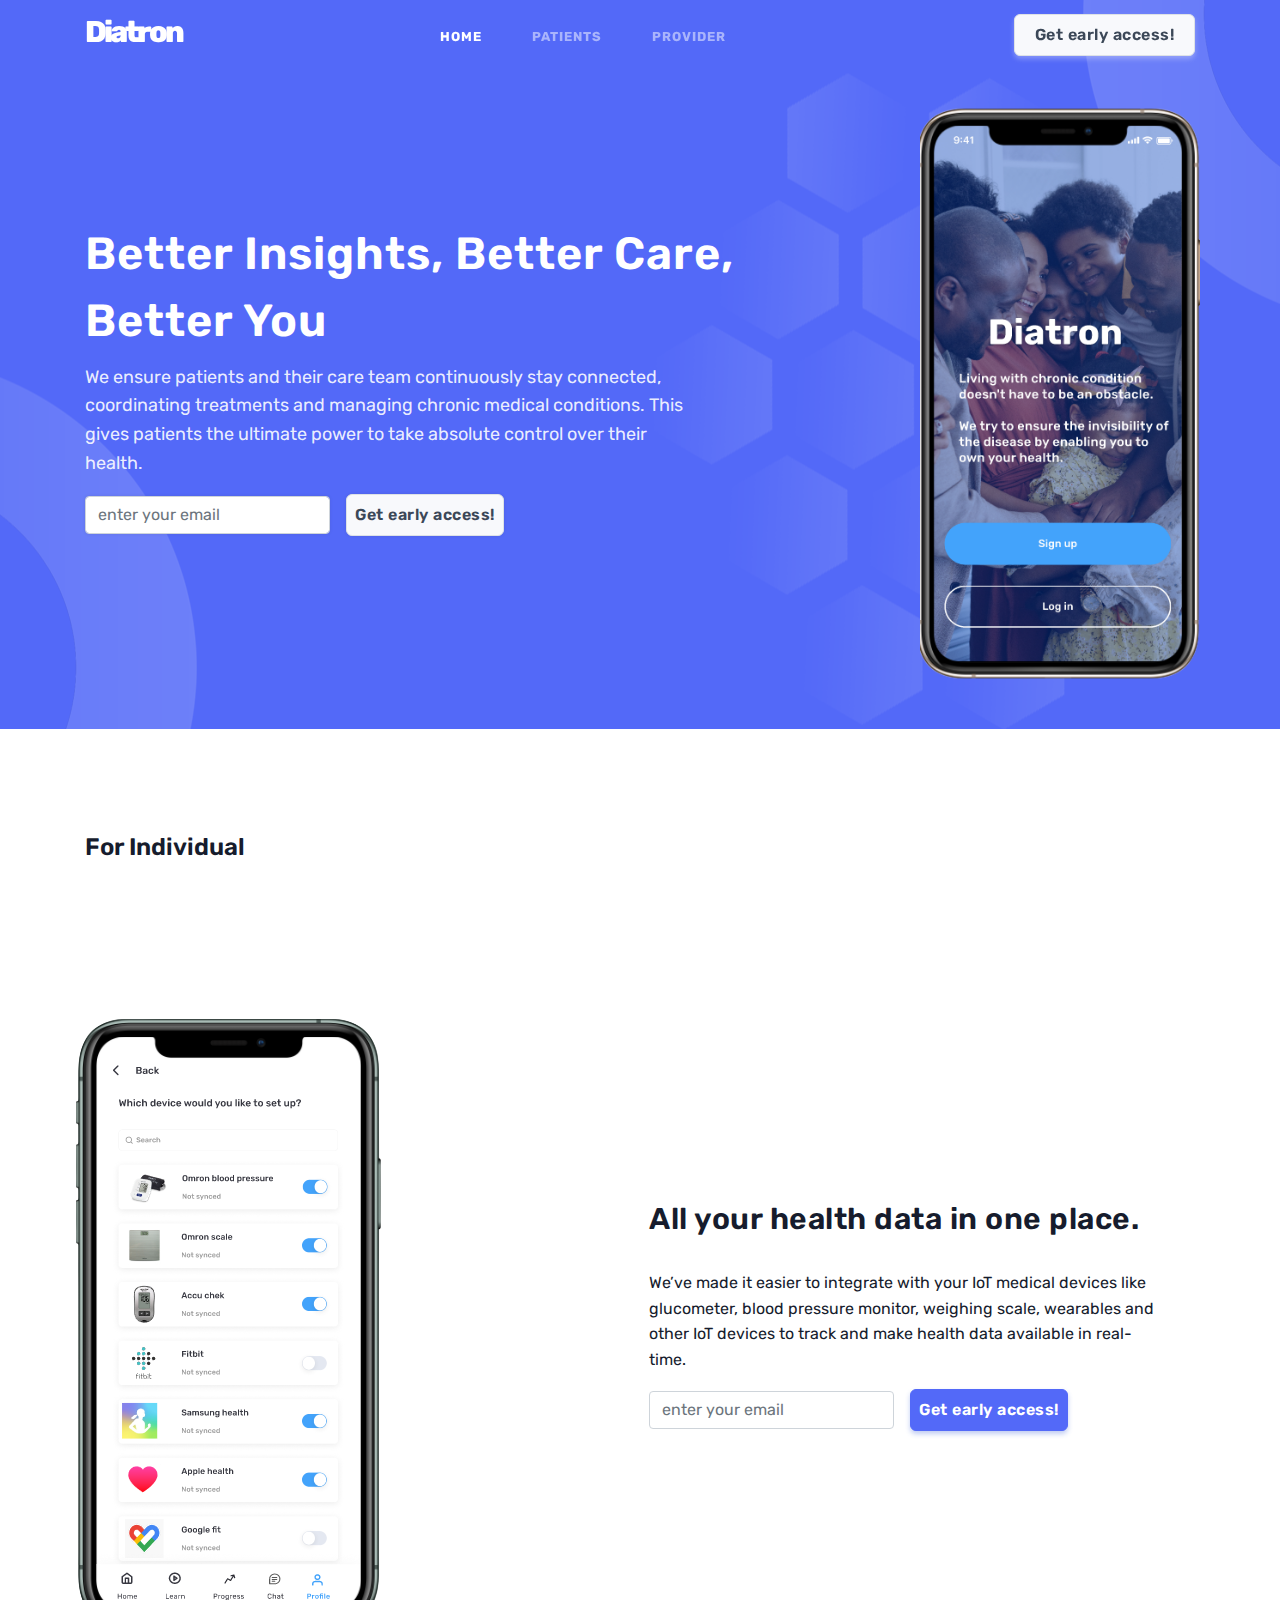
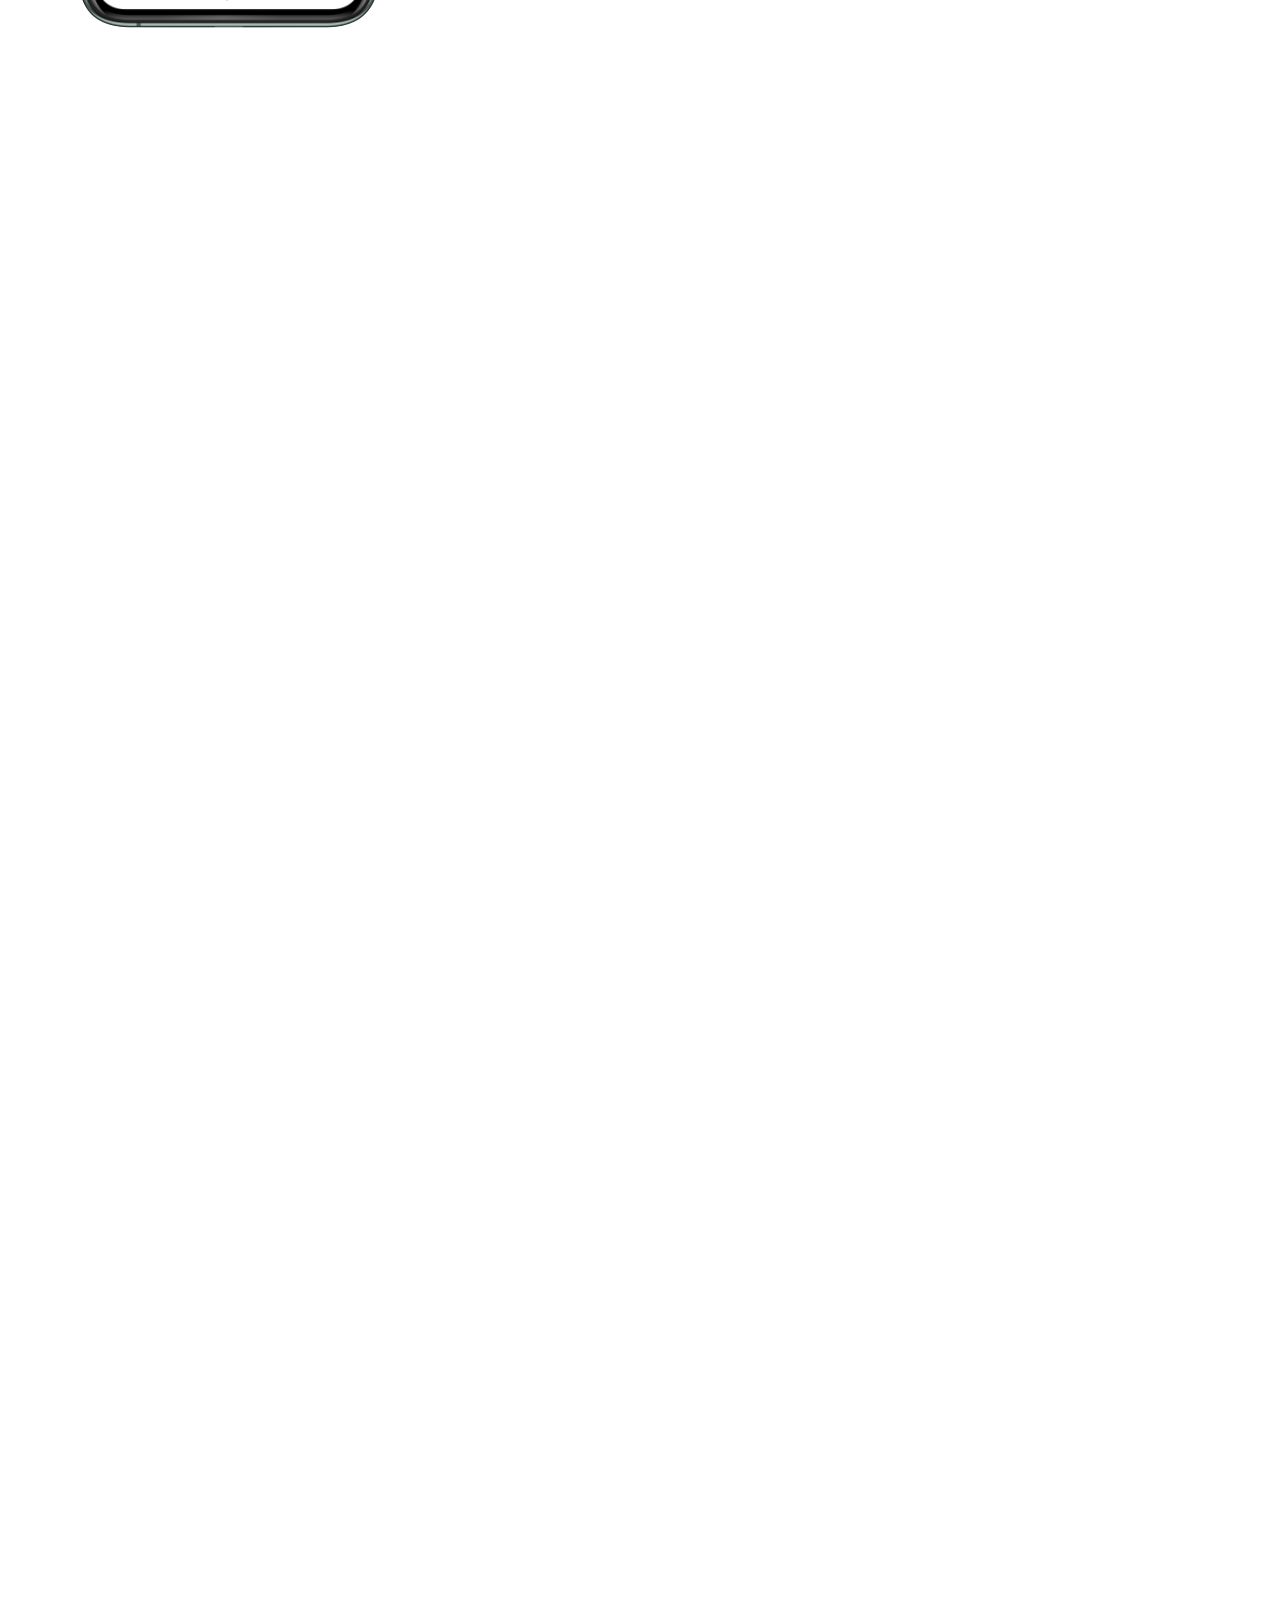
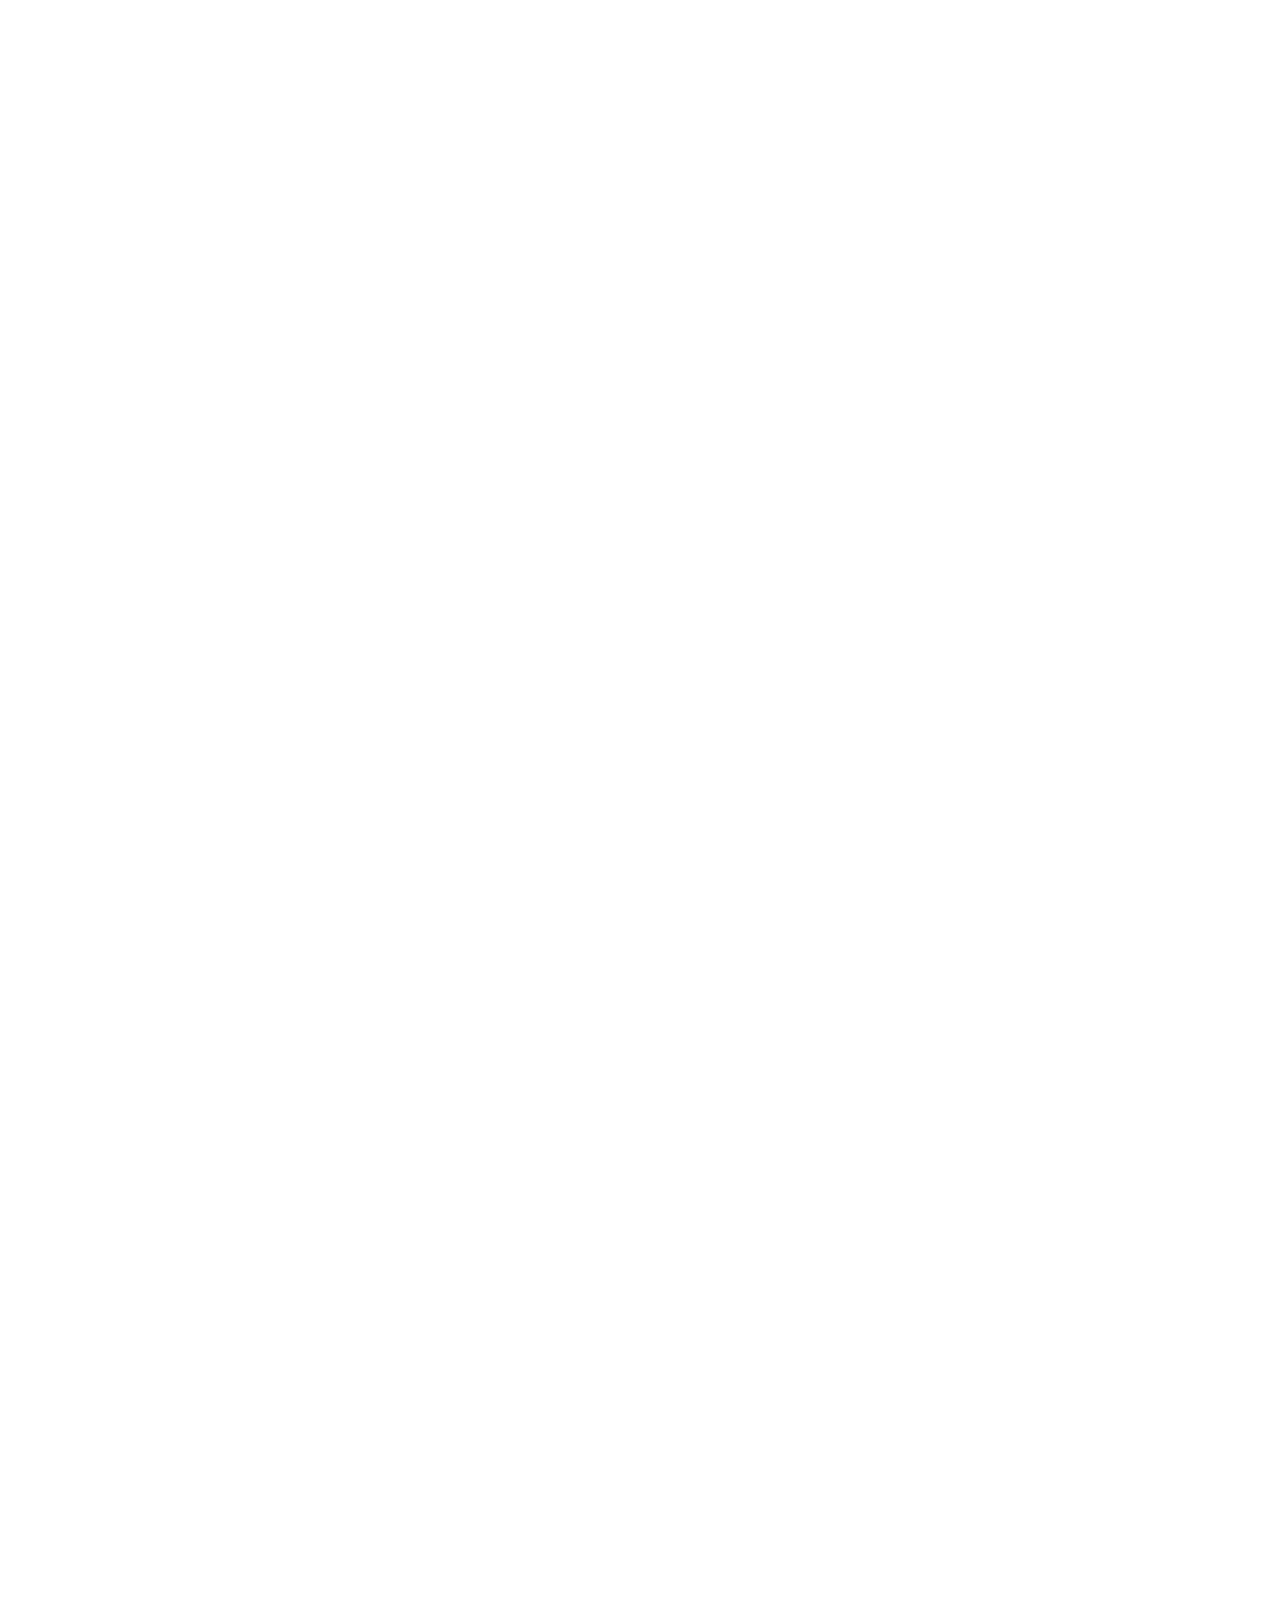
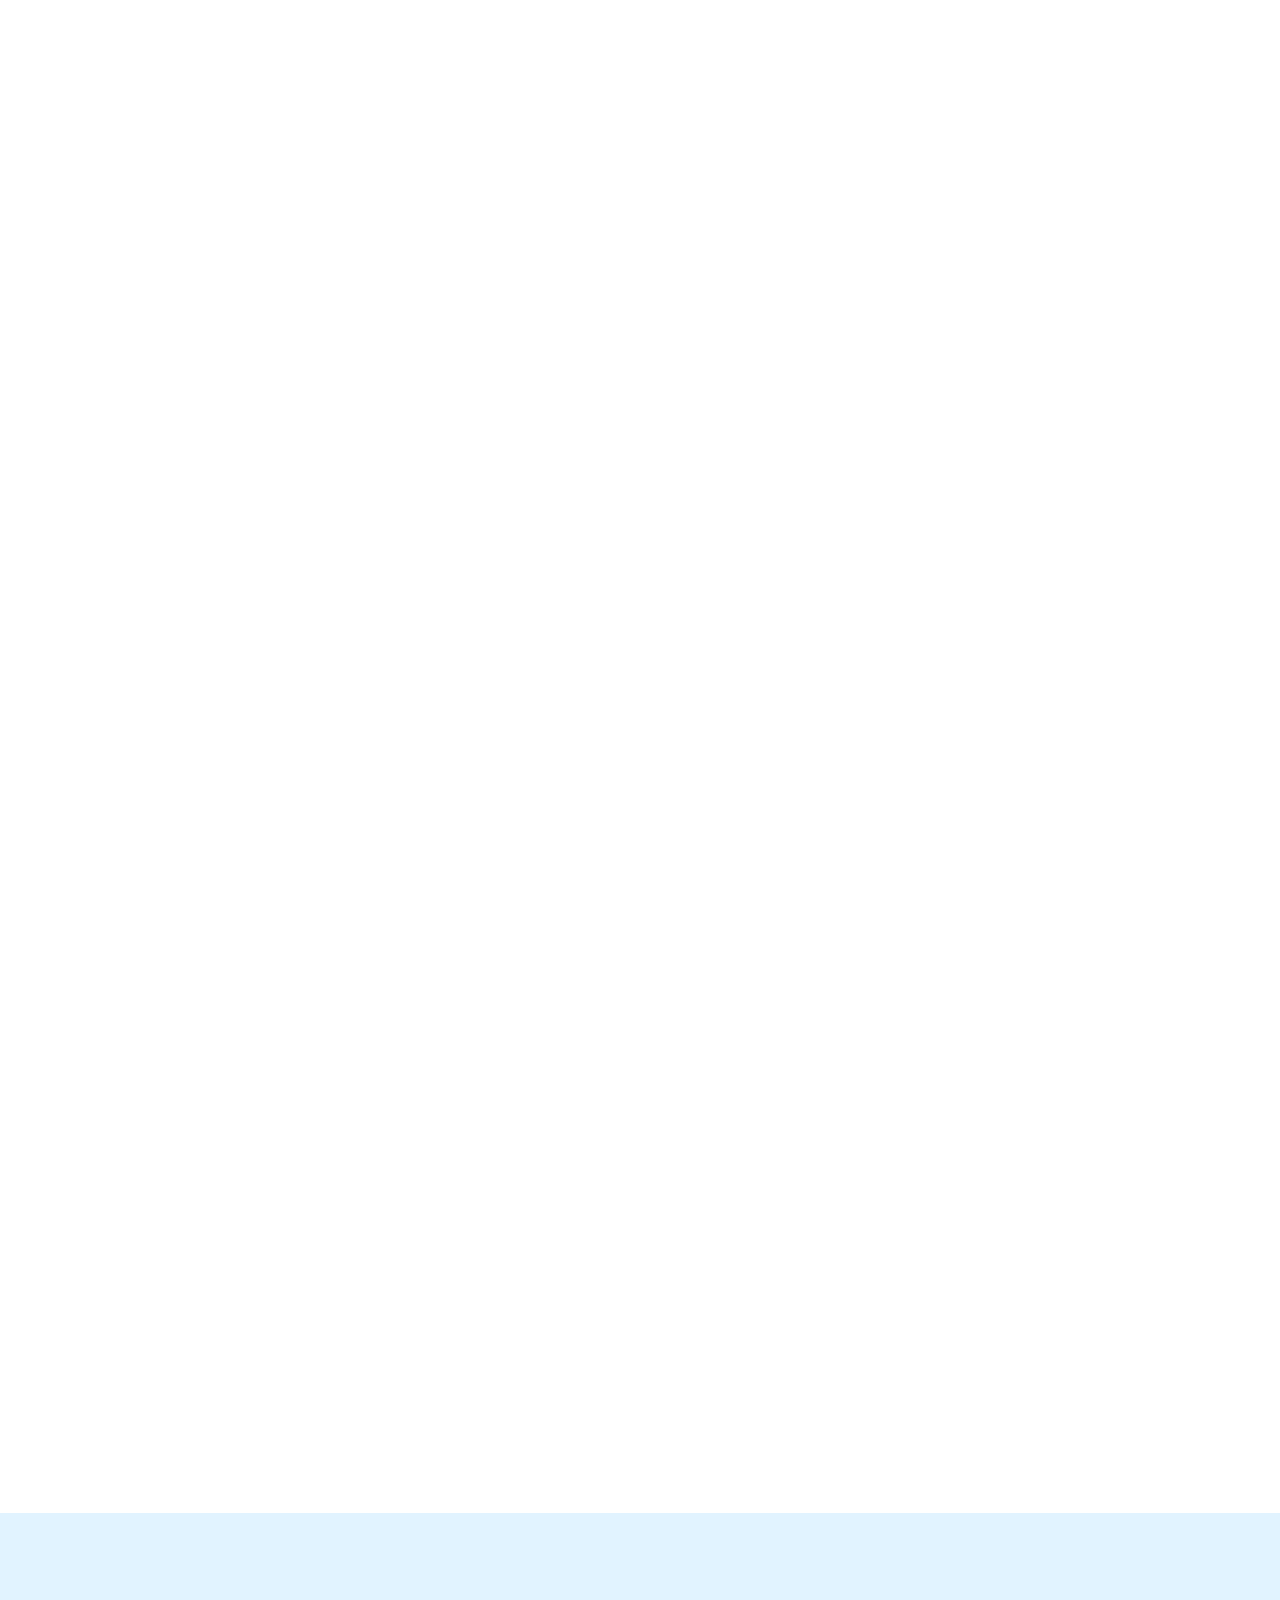
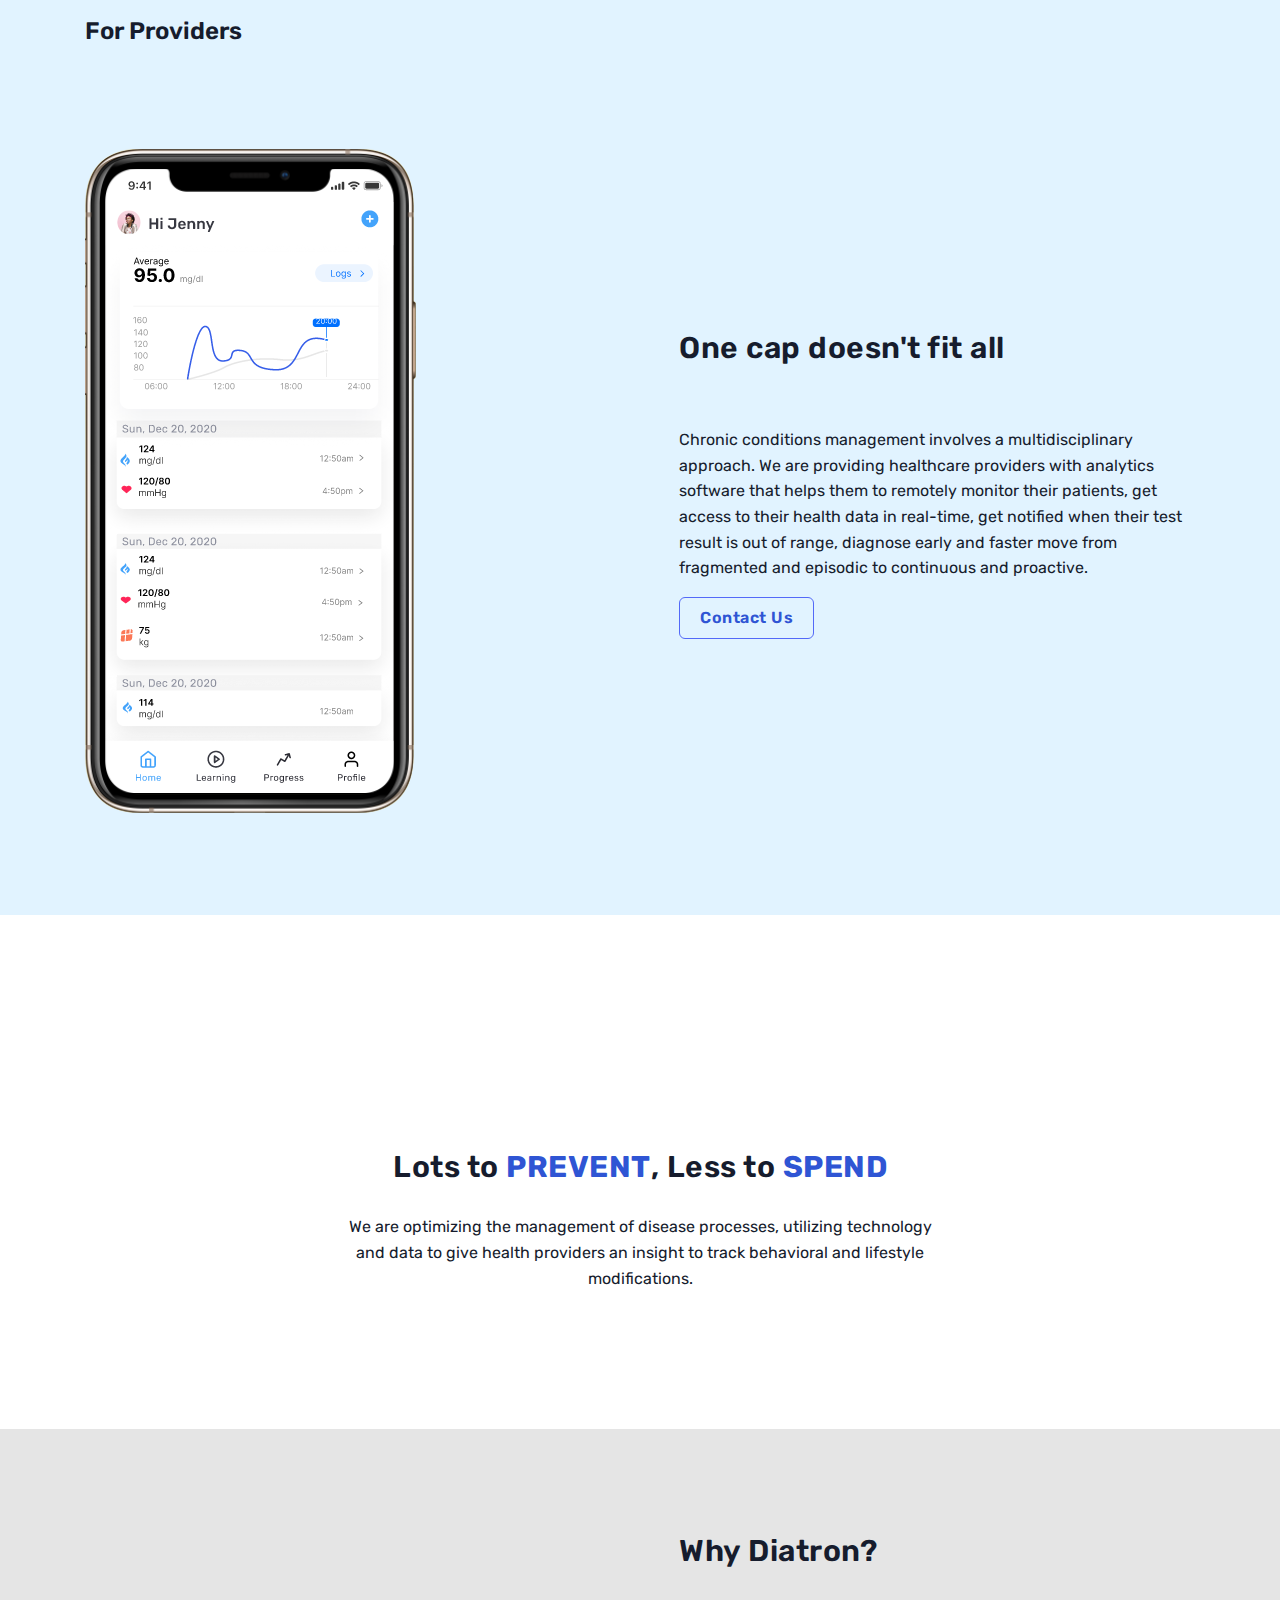
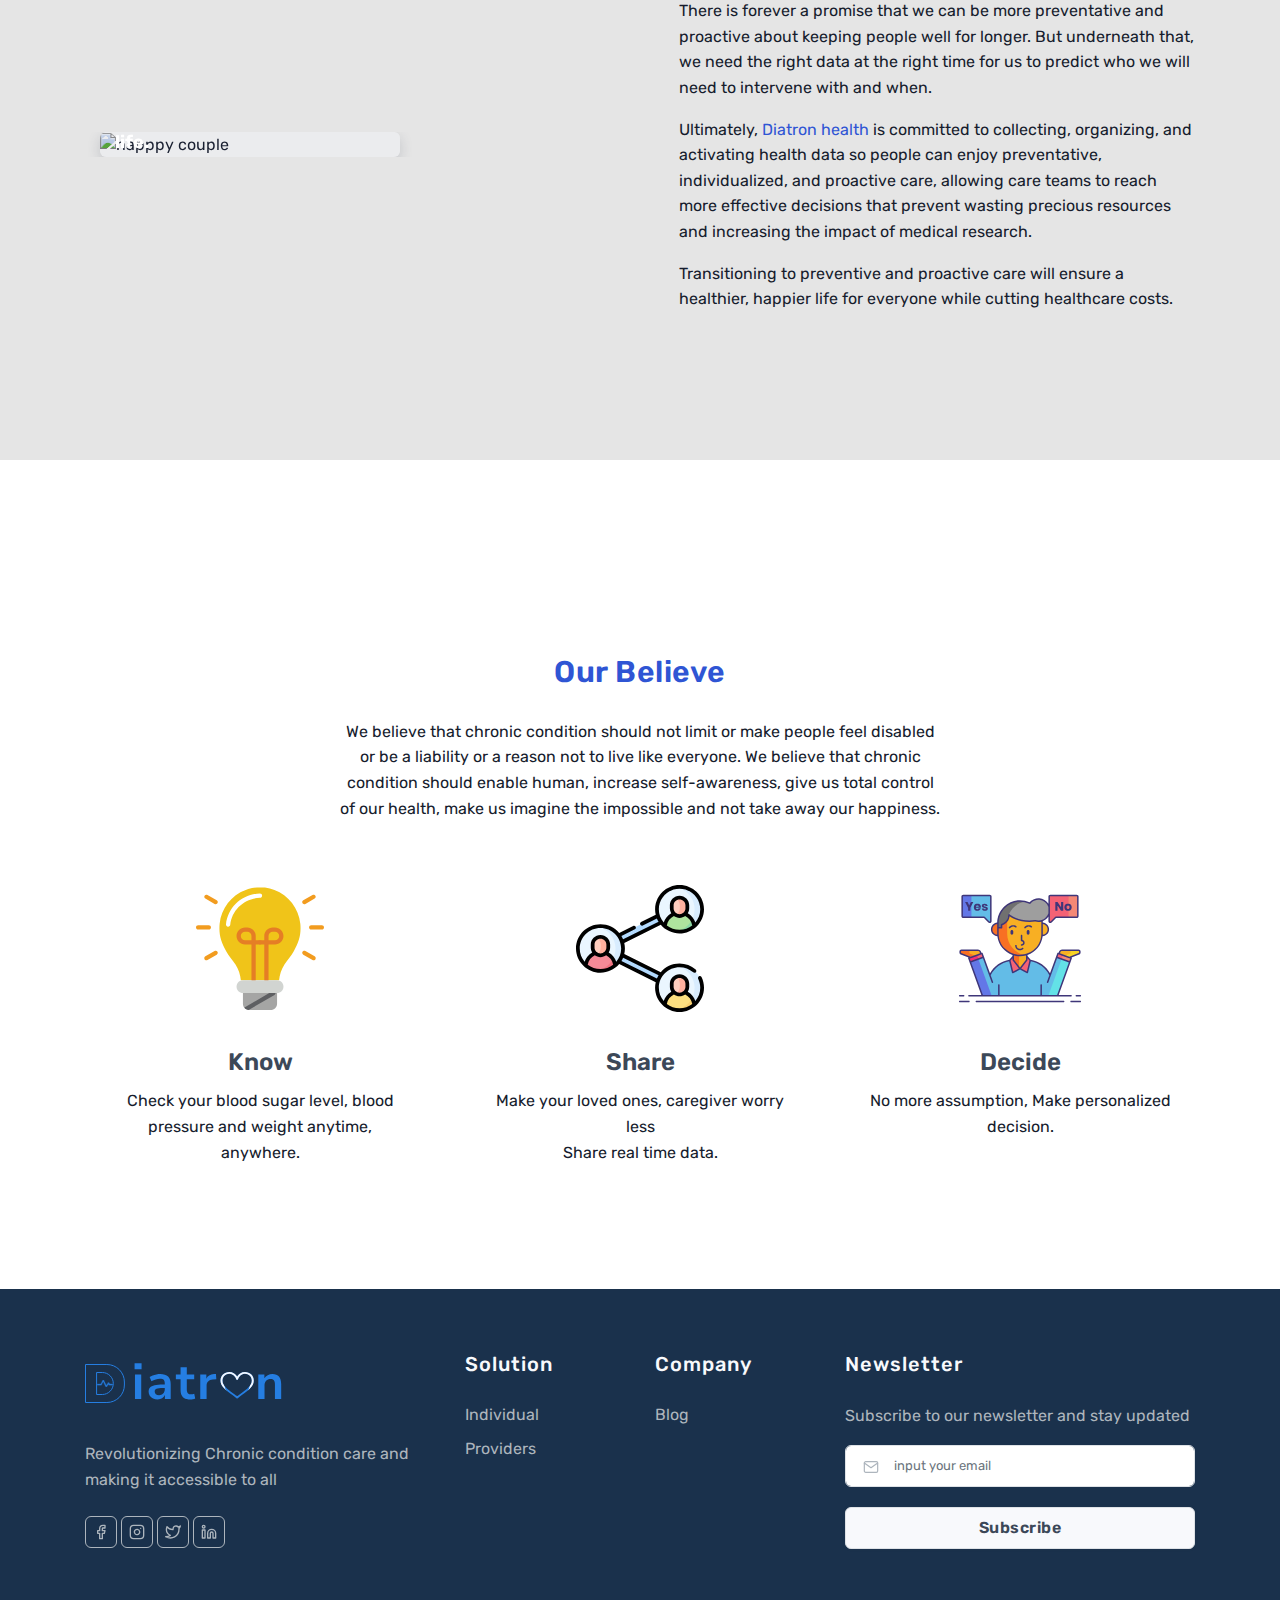
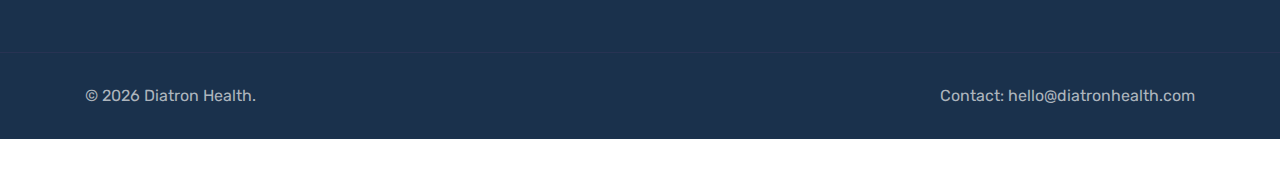
==== commit 165ed5a2: "update slider" ====
--- a/index.html
+++ b/index.html
@@ -408,165 +408,108 @@
 <section class="section d-md-none" id="Individual">
     <div class="">
         <h4 class="title mb-n1 container">For Individual</h4>
-        <div class="row">
-            <div class="col-md-8 col-12 pt-2">
-                <div class="">
-                    <div class="container p-4" id="developing"  aria-labelledby="webdeveloping">
-                        <div class="row align-items-center">
-                            <div class="col-lg-8 col-md-6 mt-4 mt-lg-0 pt- pt-lg-0">
-                                <div class="ml-lg-4">
-                                    <div class="section-title mb-4 pb-2">
-                                        <h4 class="title mb-n1">All your health data in one place. </h4>
-                                    </div>
-                                    <p class=" mt-3">
-                                        We’ve made it easier to integrate with your IoT medical devices
-                                        like glucometer, blood pressure monitor, scale, wearables and other IoT devices
-                                        to track and make health data and vitals available in real-time.
-                                    </p>
-                                    <div>
-                                        <form>
-                                            <div class="form-inline">
-                                                <input type="text" class="form-control mr-3 mb-3" placeholder="enter your email">
-                                                <button class="btn btn-primary mb-3" style="padding: 8px">Get early access!</button>
-                                            </div>
-                                        </form>
-                                    </div>
-
-                                    <!--                        <div class="watch-video mt-4 pt-2">-->
-                                    <!--                            <a href="https://1.envato.market/4n73n" target="_blank" class="btn btn-primary mb-2">Read More <i data-feather="chevron-right" class="fea icon-sm"></i></a>-->
-                                    <!--                            <a href="https://www.youtube.com/watch?v=jNTZpfXYJa4" class="video-play-icon watch text-dark mb-2 ml-2"><i class="mdi mdi-play play-icon-circle text-center d-inline-block mr-2 rounded-circle title-dark text-white position-relative play play-iconbar"></i> Watch Video !</a>-->
-                                    <!--                        </div>-->
+        <div>
+            <div>
+                <div class="container">
+                    <div class="mt-4 pb-4">
+                        <div class="section-title mb-4 pb-2">
+                            <h4 class="title mb-n1">All your health data in one place. </h4>
+                        </div>
+                        <p class=" mt-3">
+                            We’ve made it easier to integrate with your IoT medical devices
+                            like glucometer, blood pressure monitor, scale, wearables and other IoT devices
+                            to track and make health data and vitals available in real-time.
+                        </p>
+                        <div>
+                            <form>
+                                <div class="form-inline">
+                                    <input type="text" class="form-control mr-3 mb-3" placeholder="enter your email">
+                                    <button class="btn btn-primary mb-3" style="padding: 8px">Get early access!</button>
                                 </div>
-                            </div>
-                            <!--end col-->
-                        </div>
-                    </div><!--end teb pane-->
-
-                    <div class="p-4" id="data-analise"  style="background: #e1f3ff">
-                        <div class="row align-items-center container">
-                            <div class="col-lg-8 col-md-6 mt-4 mt-lg-0 pt- pt-lg-0">
-                                <div class="ml-lg-4">
-                                    <div class="section-title mb-4 pb-2">
-                                        <h4 class="title mb-n1">Let go of assumptions</h4>
-                                    </div>
-                                    <p class=" mt-3">
-                                        Get an overview of your results, see details about a specific day or result. Take away the risk of assumption,
-                                        make personalized decisions, share records with your healthcare professional and loved ones.
-                                    </p>
-                                    <div>
-                                        <form>
-                                            <div class="form-inline">
-                                                <input type="text" class="form-control mr-3 mb-3" placeholder="enter your email">
-                                                <button class="btn btn-primary mb-3" style="padding: 8px">Get early access!</button>
-                                            </div>
-                                        </form>
-                                    </div>
+                            </form>
+                        </div>
+
+                    </div>
+                    <!--end col-->
+                </div>
+            </div><!--end teb pane-->
+
+            <div style="background: #e1f3ff">
+                <div class="container">
+                    <div class="py-5">
+                        <div class="section-title mb-4 pb-2">
+                            <h4 class="title mb-n1">Let go of assumptions</h4>
+                        </div>
+                        <p class=" mt-3">
+                            Get an overview of your results, see details about a specific day or result. Take away the risk of assumption,
+                            make personalized decisions, share records with your healthcare professional and loved ones.
+                        </p>
+                    </div>
+                    <!--end col-->
+
+                    <!--                        <div class="watch-video mt-4 pt-2">-->
+                    <!--                            <a href="https://1.envato.market/4n73n" target="_blank" class="btn btn-primary mb-2">Read More <i data-feather="chevron-right" class="fea icon-sm"></i></a>-->
+                    <!--                            <a href="https://www.youtube.com/watch?v=jNTZpfXYJa4" class="video-play-icon watch text-dark mb-2 ml-2"><i class="mdi mdi-play play-icon-circle text-center d-inline-block mr-2 rounded-circle title-dark text-white position-relative play play-iconbar"></i> Watch Video !</a>-->
+                    <!--                        </div>-->
+                </div>
+            </div><!--end teb pane-->
+
+            <div>
+                <div class="container">
+                    <div class="py-5">
+                        <div class="section-title mb-4 pb-2">
+                            <h4 class="title mb-n1">Know where you are headed</h4>
+                        </div>
+                        <p class="">
+                            Meet Zuri, our AI bot that notifies you of the future. Zuri let’s you know if
+                            you’re at the risk of developing any chronic medical condition, provides
+                            automated medical advice, and also helps you avoid crises, late diagnosis and
+                            increased hospitalization.
+                        </p>
+                    </div>
+                </div>
+            </div><!--end teb pane-->
+
+            <div style="background: #e5e5e5">
+                <div class="container">
+                    <div class="py-5">
+                        <div class="section-title mb-4 pb-2">
+                            <h4 class="title mb-n1">Analyze your data</h4>
+                        </div>
+                        <p class=" mt-3">
+                            Medical data is translated into simple, readable, and insightful information,
+                            making interpretations easy for you to understand.
+                        </p>
+                    </div>
+                </div>
+            </div><!--end teb pane-->
+
+            <div class="bg-white">
+                <div class="container">
+                    <div class="mt-60">
+                        <div class="section-title mb-4 pb-2">
+                            <h4 class="title mb-n1">We will be there down every road</h4>
+                        </div>
+                        <p class="">Diatron Health connects patients with certified health professionals helping people with chronic medical conditions.</p>
+                        <p class="">
+                            No Hospital queue, No appointment needed, talk to our coaches who love to hear from you anytime or request a callback.
+                        </p>
+                        <p class="">
+                            Our coaches offer personalized advise, help you understand your health, set and
+                            reach goals, adjust your diet, find an exercise routine you’ll love, learn how
+                            to manage stress, and more.
+                        </p>
+                        <div>
+                            <form>
+                                <div class="form-inline">
+                                    <input type="text" class="form-control mr-3 mb-3" placeholder="enter your email">
+                                    <button class="btn btn-primary mb-3" style="padding: 8px">Get early access!</button>
                                 </div>
-                            </div>
-                            <!--end col-->
-
-                                    <!--                        <div class="watch-video mt-4 pt-2">-->
-                                    <!--                            <a href="https://1.envato.market/4n73n" target="_blank" class="btn btn-primary mb-2">Read More <i data-feather="chevron-right" class="fea icon-sm"></i></a>-->
-                                    <!--                            <a href="https://www.youtube.com/watch?v=jNTZpfXYJa4" class="video-play-icon watch text-dark mb-2 ml-2"><i class="mdi mdi-play play-icon-circle text-center d-inline-block mr-2 rounded-circle title-dark text-white position-relative play play-iconbar"></i> Watch Video !</a>-->
-                                    <!--                        </div>-->
-                                </div>
-                    </div><!--end teb pane-->
-
-                    <div class=" p-4" id="predictive"  aria-labelledby="analysis">
-                        <div class="row align-items-center container">
-                            <div class="col-lg-8 col-md-6 mt-4 mt-lg-0 pt- pt-lg-0">
-                                <div class="ml-lg-4">
-                                    <div class="section-title mb-4 pb-2">
-                                        <h4 class="title mb-n1">Know where you are headed</h4>
-                                    </div>
-                                    <p class="">
-                                        Meet Zuri, our AI bot that notifies you of the future. Zuri let’s you know if
-                                        you’re at the risk of developing any chronic medical condition, provides
-                                        automated medical advice, and also helps you avoid crises, late diagnosis and
-                                        increased hospitalization.
-                                    </p>
-                                    <div>
-                                        <form>
-                                            <div class="form-inline">
-                                                <input type="text" class="form-control mr-3 mb-3" placeholder="enter your email">
-                                                <button class="btn btn-primary mb-3" style="padding: 8px">Get early access!</button>
-                                            </div>
-                                        </form>
-                                    </div>
-
-                                    <!--                        <div class="watch-video mt-4 pt-2">-->
-                                    <!--                            <a href="https://1.envato.market/4n73n" target="_blank" class="btn btn-primary mb-2">Read More <i data-feather="chevron-right" class="fea icon-sm"></i></a>-->
-                                    <!--                            <a href="https://www.youtube.com/watch?v=jNTZpfXYJa4" class="video-play-icon watch text-dark mb-2 ml-2"><i class="mdi mdi-play play-icon-circle text-center d-inline-block mr-2 rounded-circle title-dark text-white position-relative play play-iconbar"></i> Watch Video !</a>-->
-                                    <!--                        </div>-->
-                                </div>
-                            </div>
-                        </div>
-                    </div><!--end teb pane-->
-
-                    <div class="p-4" id="security"  style="background: #e5e5e5">
-                        <div class="row align-items-center container">
-                            <div class="col-lg-8 col-md-6 mt-4 mt-lg-0 pt- pt-lg-0">
-                                <div class="ml-lg-4">
-                                    <div class="section-title mb-4 pb-2">
-                                        <h4 class="title mb-n1">Analyze your data</h4>
-                                    </div>
-                                    <p class=" mt-3">
-                                        Medical data is translated into simple, readable, and insightful information,
-                                        making interpretations easy for you to understand.
-                                    </p>
-                                    <div>
-                                        <form>
-                                            <div class="form-inline">
-                                                <input type="text" class="form-control mr-3 mb-3" placeholder="enter your email">
-                                                <button class="btn btn-primary mb-3" style="padding: 8px">Get early access!</button>
-                                            </div>
-                                        </form>
-                                    </div>
-
-                                    <!--                        <div class="watch-video mt-4 pt-2">-->
-                                    <!--                            <a href="https://1.envato.market/4n73n" target="_blank" class="btn btn-primary mb-2">Read More <i data-feather="chevron-right" class="fea icon-sm"></i></a>-->
-                                    <!--                            <a href="https://www.youtube.com/watch?v=jNTZpfXYJa4" class="video-play-icon watch text-dark mb-2 ml-2"><i class="mdi mdi-play play-icon-circle text-center d-inline-block mr-2 rounded-circle title-dark text-white position-relative play play-iconbar"></i> Watch Video !</a>-->
-                                    <!--                        </div>-->
-                                </div>
-                            </div>
-                        </div>
-                    </div><!--end teb pane-->
-
-                    <div class=" bg-white p-4" id="designing">
-                        <div class="row align-items-center container">
-                            <div class="col-lg-8 col-md-6 mt-4 mt-lg-0 pt- pt-lg-0">
-                                <div class="ml-lg-4">
-                                    <div class="section-title mb-4 pb-2">
-                                        <h4 class="title mb-n1">We will be there down every road</h4>
-                                    </div>
-                                    <p class="">Diatron Health connects patients with certified health professionals helping people with chronic medical conditions.</p>
-                                    <p class="">
-                                        No Hospital queue, No appointment needed, talk to our coaches who love to hear from you anytime or request a callback.
-                                    </p>
-                                    <p class="">
-                                        Our coaches offer personalized advise, help you understand your health, set and
-                                        reach goals, adjust your diet, find an exercise routine you’ll love, learn how
-                                        to manage stress, and more.
-                                    </p>
-                                    <div>
-                                        <form>
-                                            <div class="form-inline">
-                                                <input type="text" class="form-control mr-3 mb-3" placeholder="enter your email">
-                                                <button class="btn btn-primary mb-3" style="padding: 8px">Get early access!</button>
-                                            </div>
-                                        </form>
-                                    </div>
-                                    <!--                        <div class="watch-video mt-4 pt-2">-->
-                                    <!--                            <a href="https://1.envato.market/4n73n" target="_blank" class="btn btn-primary mb-2">Read More <i data-feather="chevron-right" class="fea icon-sm"></i></a>-->
-                                    <!--                            <a href="https://www.youtube.com/watch?v=jNTZpfXYJa4" class="video-play-icon watch text-dark mb-2 ml-2"><i class="mdi mdi-play play-icon-circle text-center d-inline-block mr-2 rounded-circle title-dark text-white position-relative play play-iconbar"></i> Watch Video !</a>-->
-                                    <!--                        </div>-->
-                                </div>
-                            </div>
-                        </div>
-                    </div>
-                </div>
-        <!--end tab content-->
-            </div><!--end col-->
+                            </form>
+                        </div>
+                    </div>
+                </div>
+            </div>
         </div>
     </div>
 </section>
@@ -969,7 +912,7 @@
             <div class="col-lg-6 col-md-6 mt-4 mt-lg-0 pt- pt-lg-0">
                 <div class="ml-lg-4">
                     <div class="section-title mb-4 pb-2">
-                        <h4 class="title mb-4">Why Diatron</h4>
+                        <h4 class="title mb-4">Why Diatron?</h4>
                         <p class="">
                             There is forever a promise that we can be more preventative and proactive about keeping
                             people well for longer.
@@ -1054,7 +997,7 @@
 
                     <div class="card-body">
                         <h4 class="title text-dark">Share</h4>
-                        <p class=" mb-0">Make your loved ones, HCP worry less</p>
+                        <p class=" mb-0">Make your loved ones, caregiver worry less</p>
                         <p class=" mb-0">Share real time data.</p>
                     </div>
                 </div>
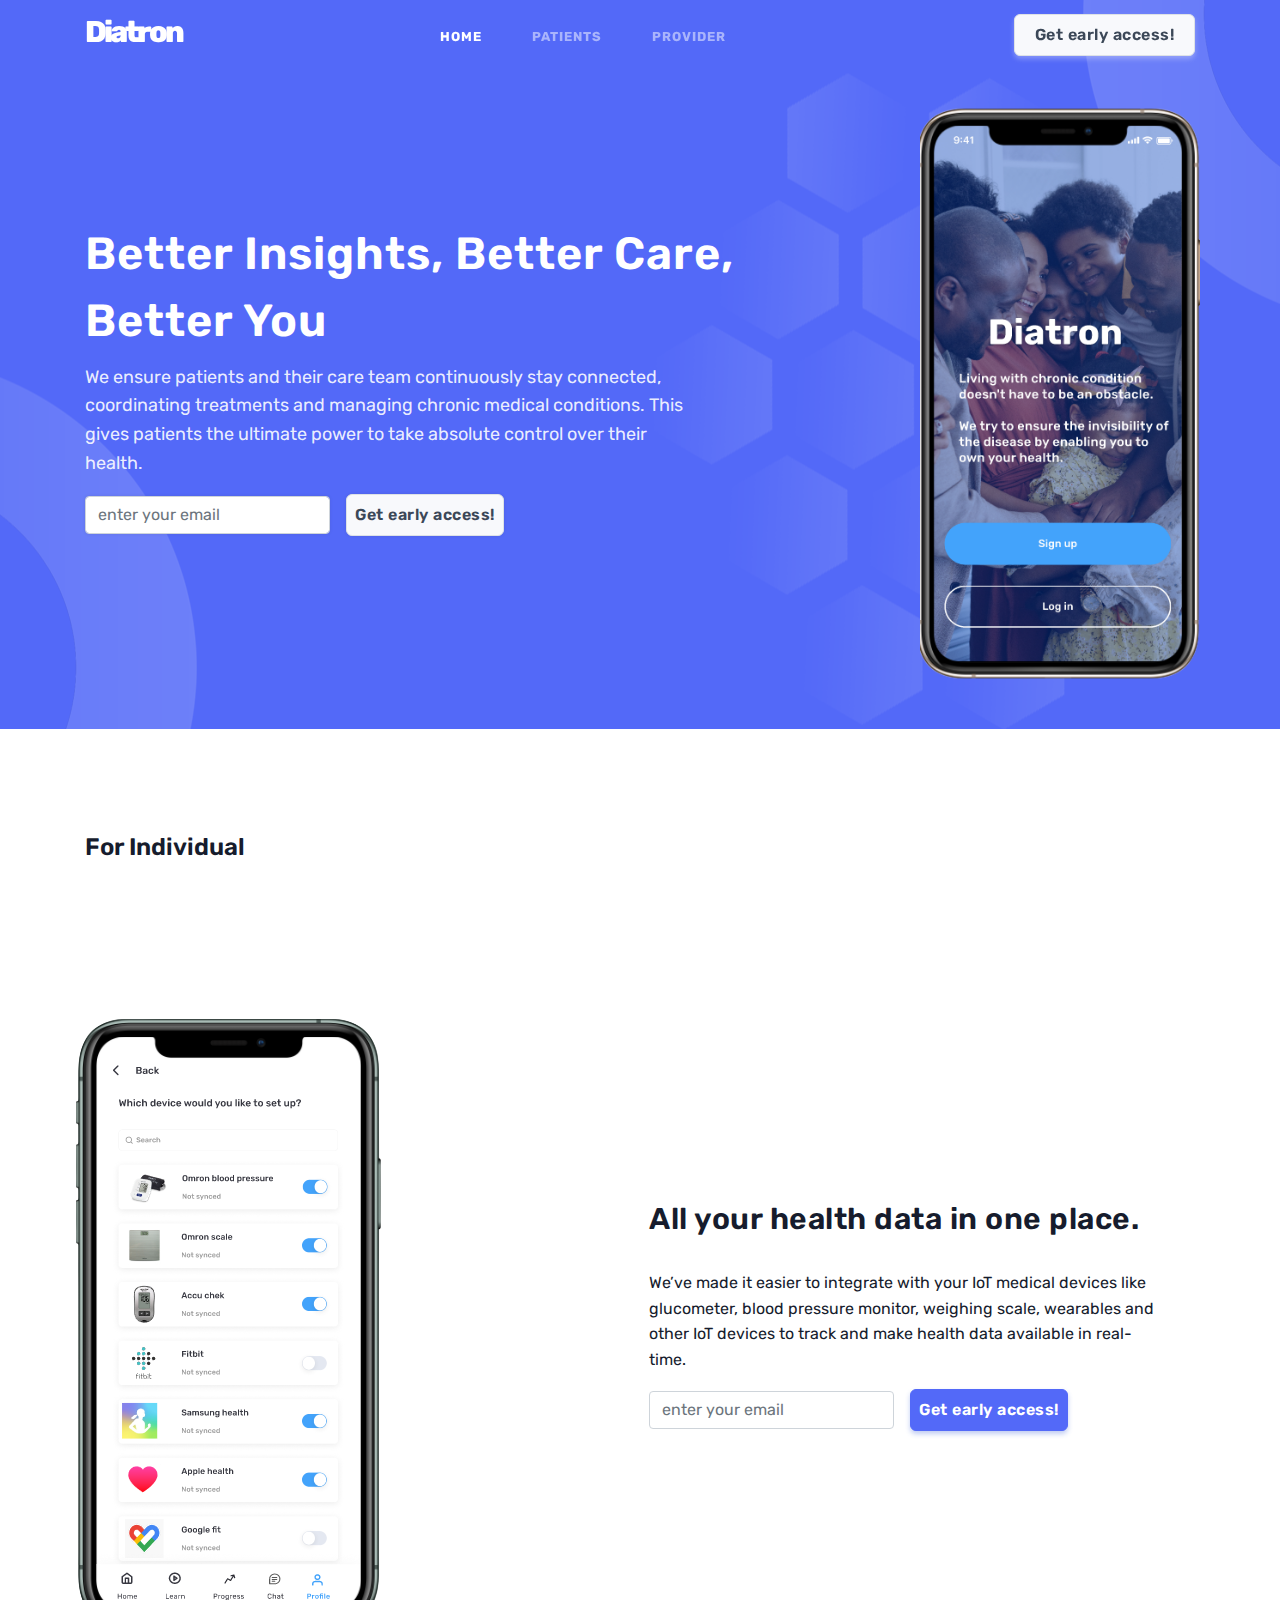
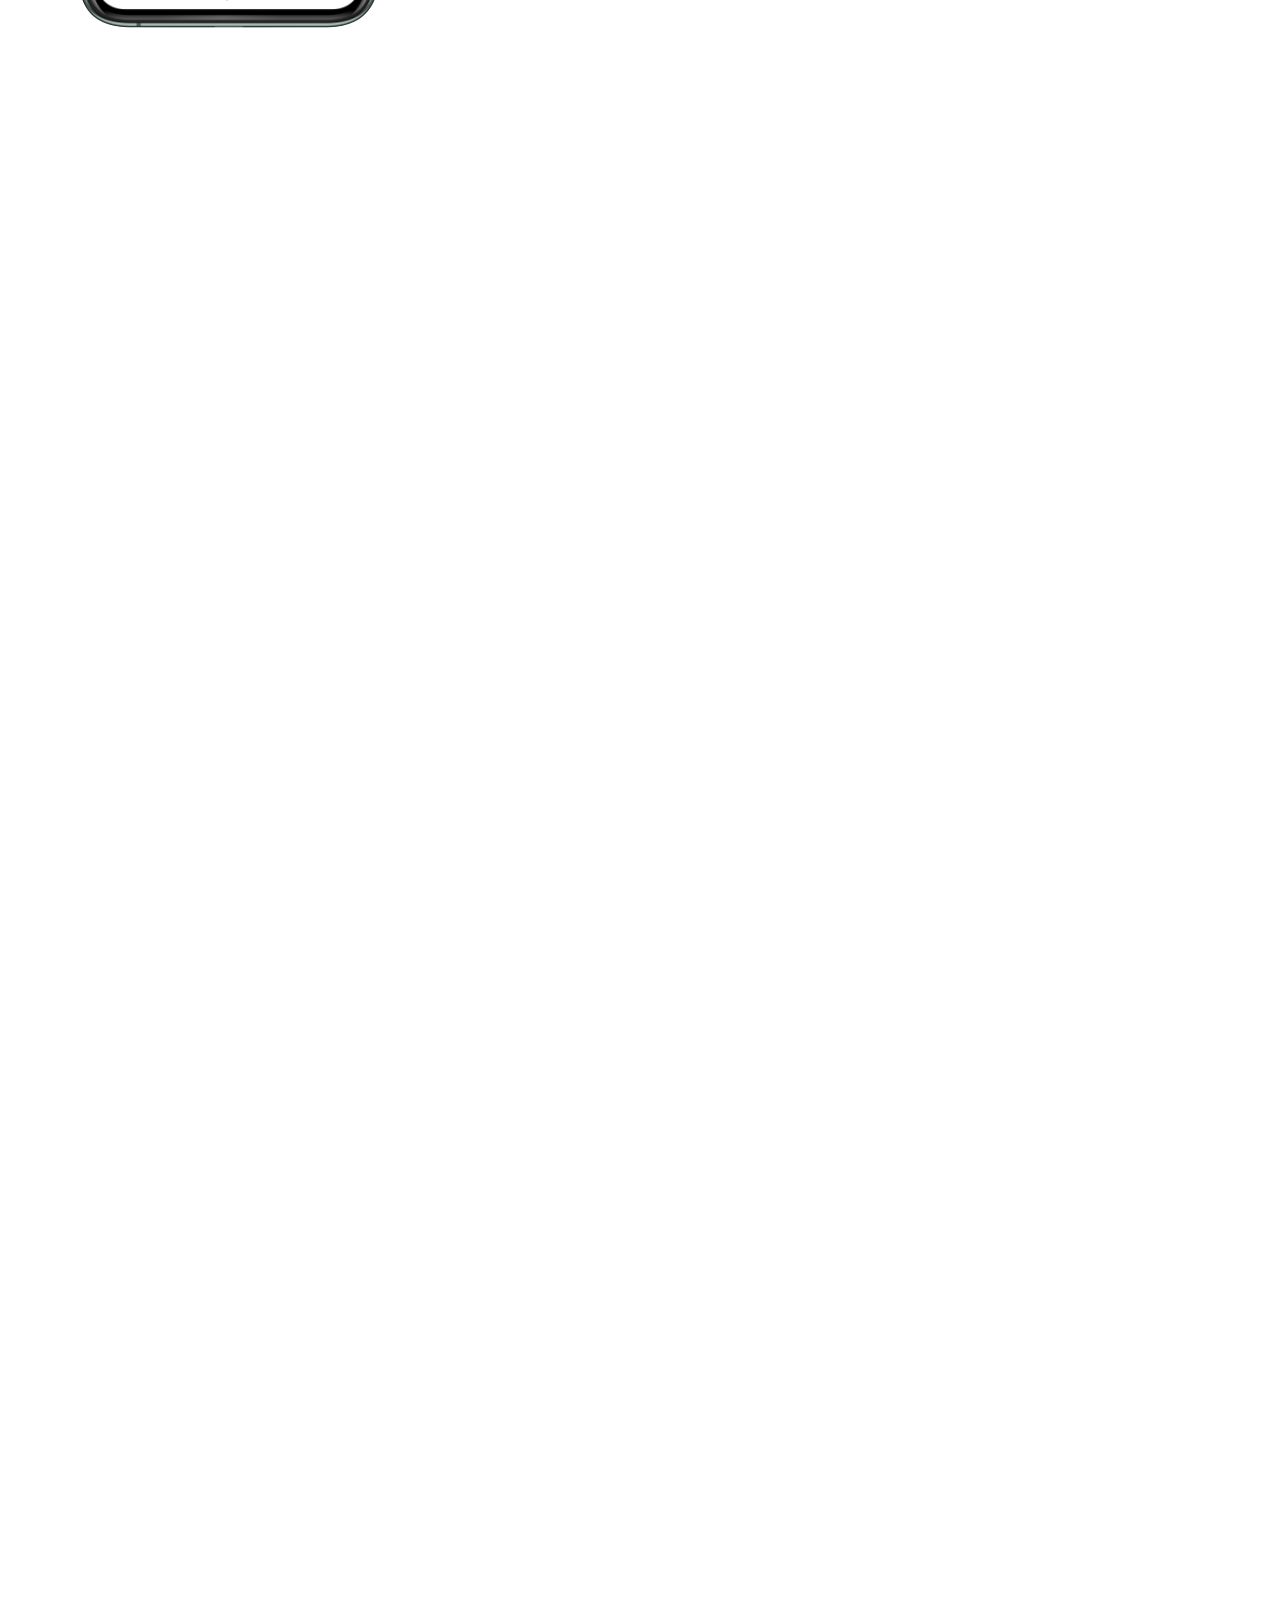
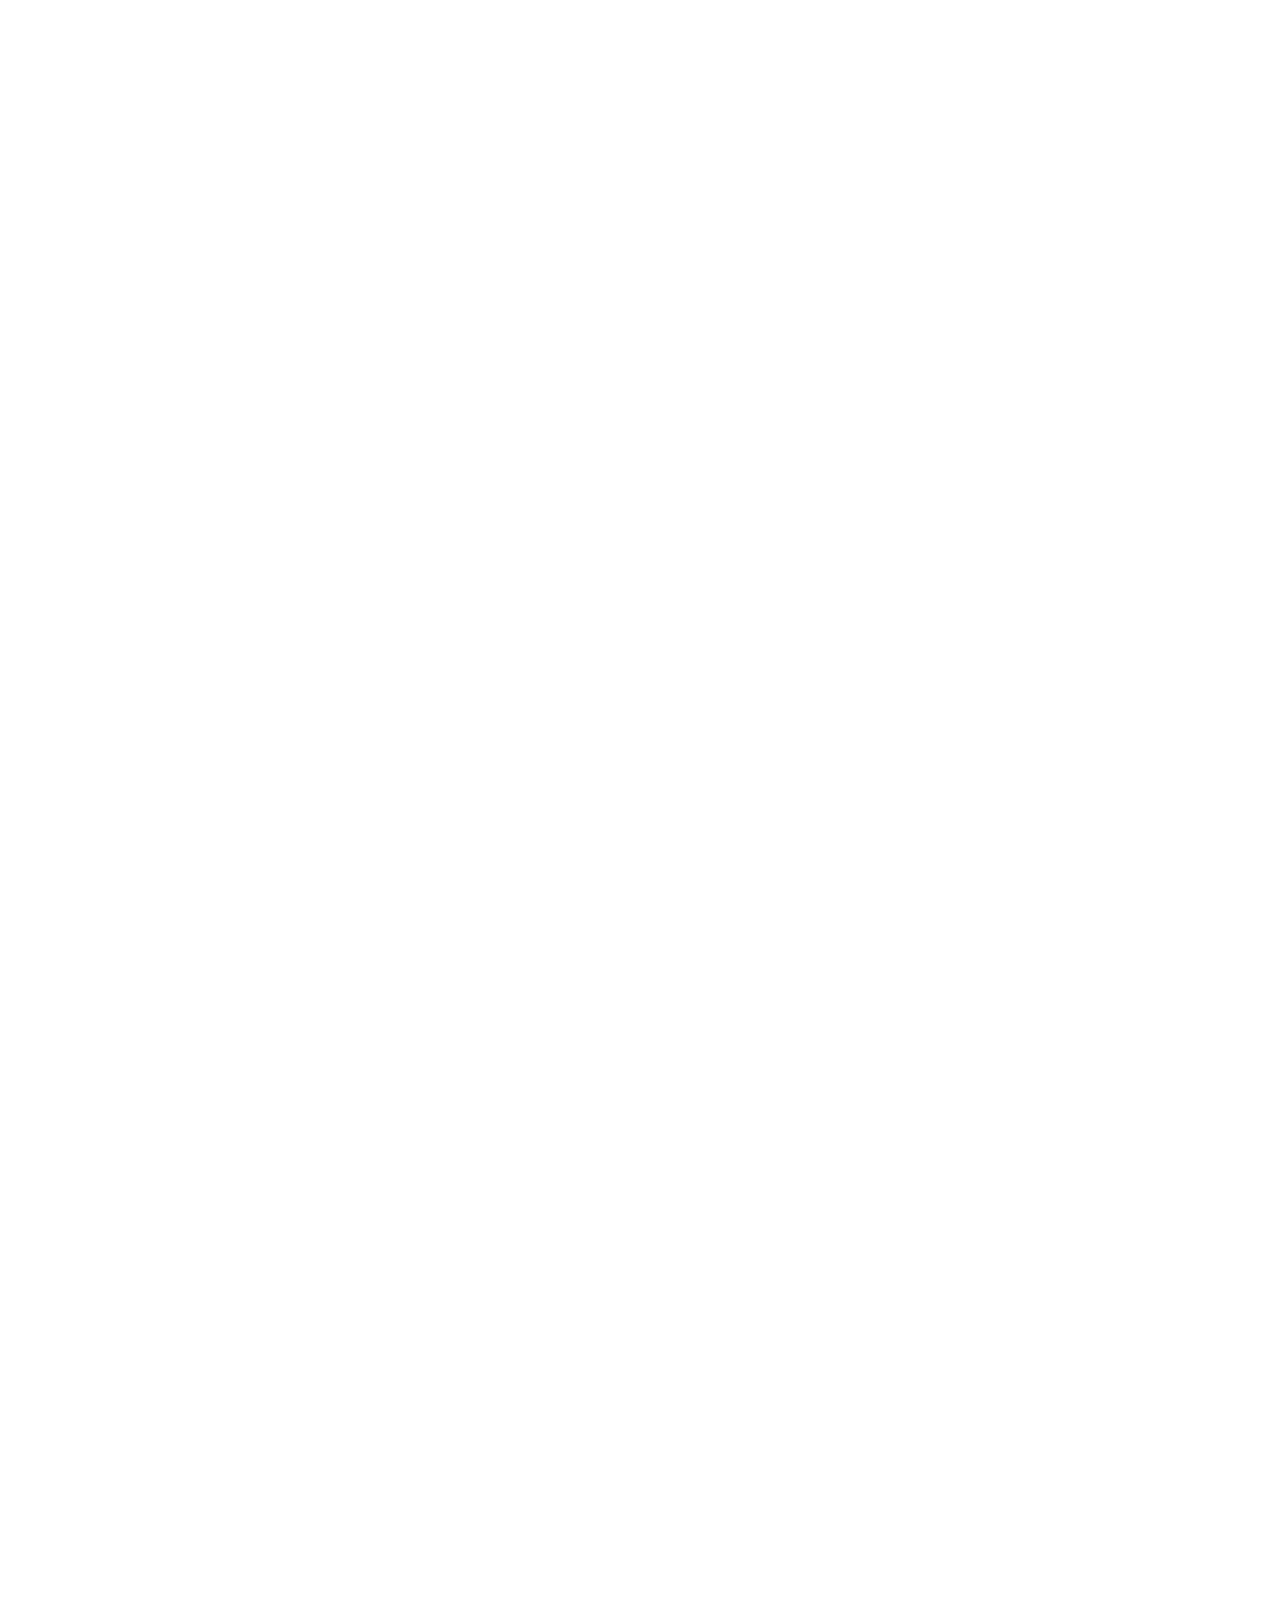
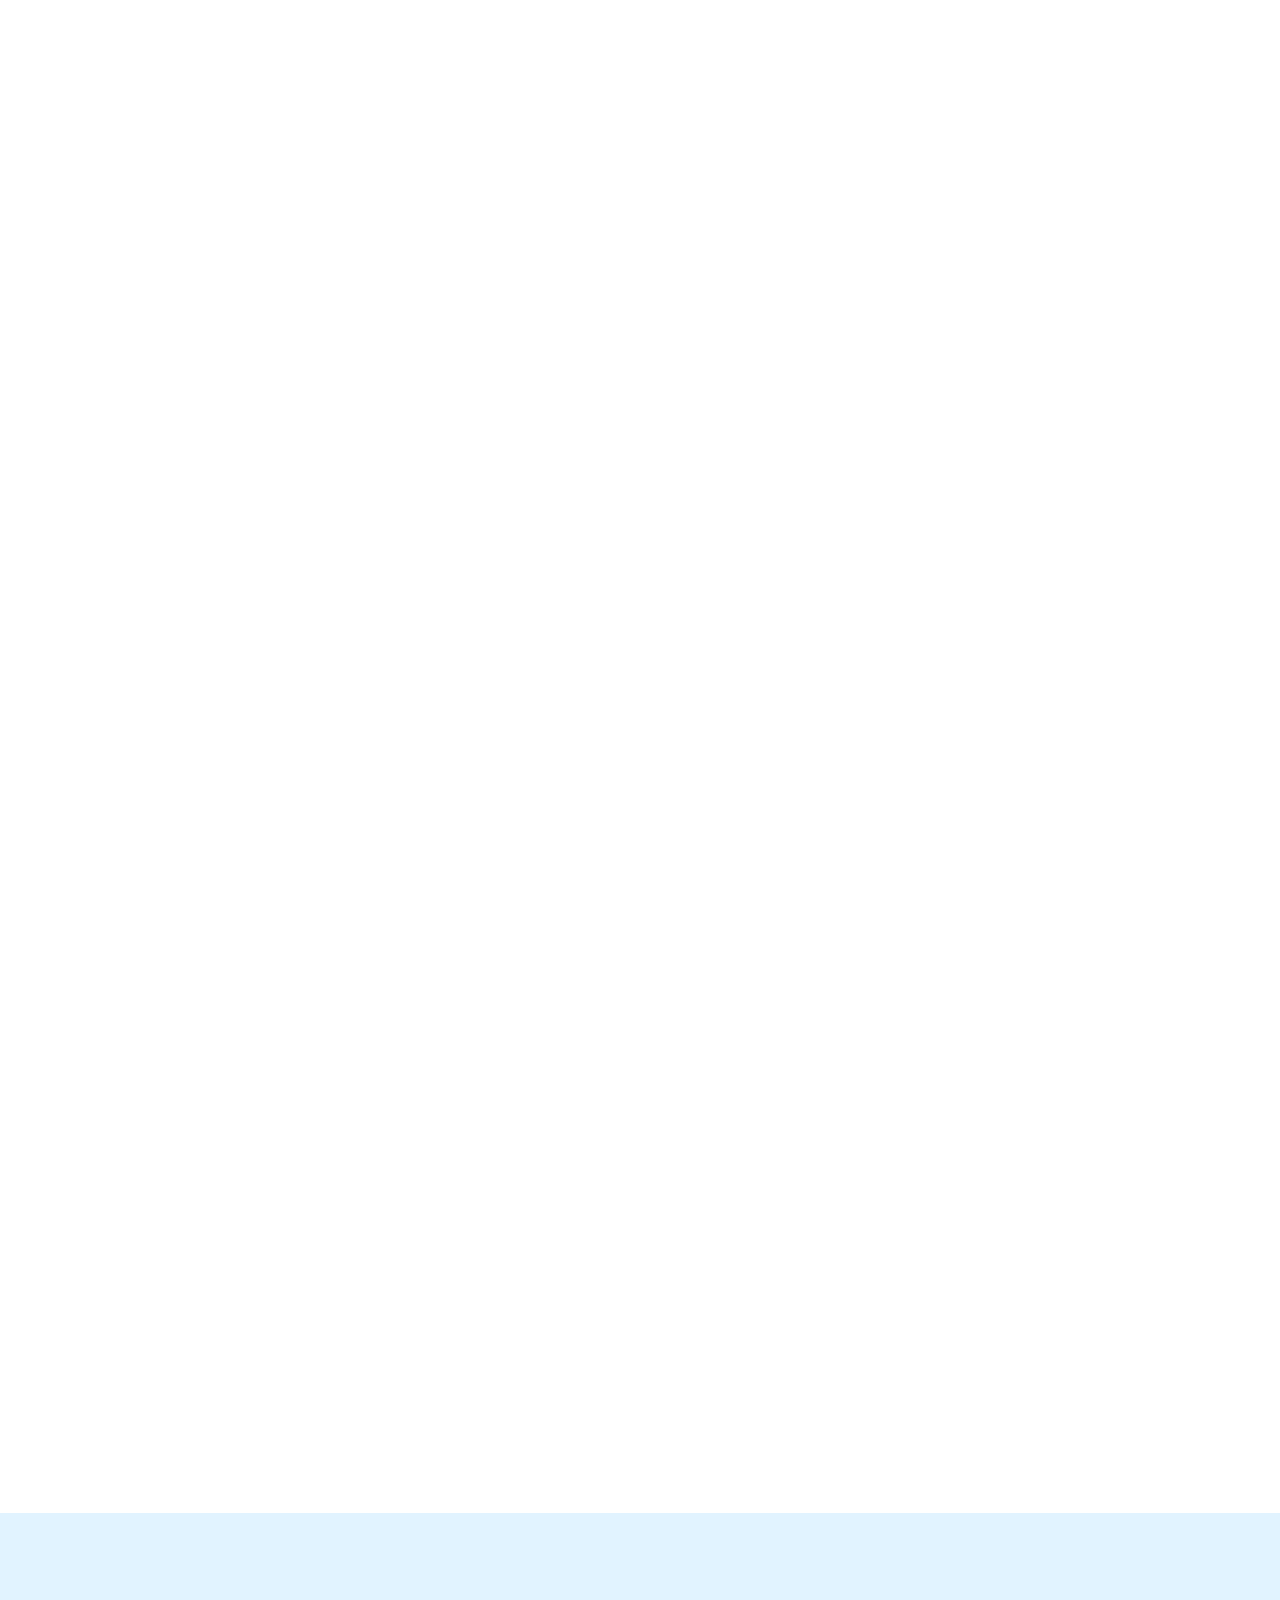
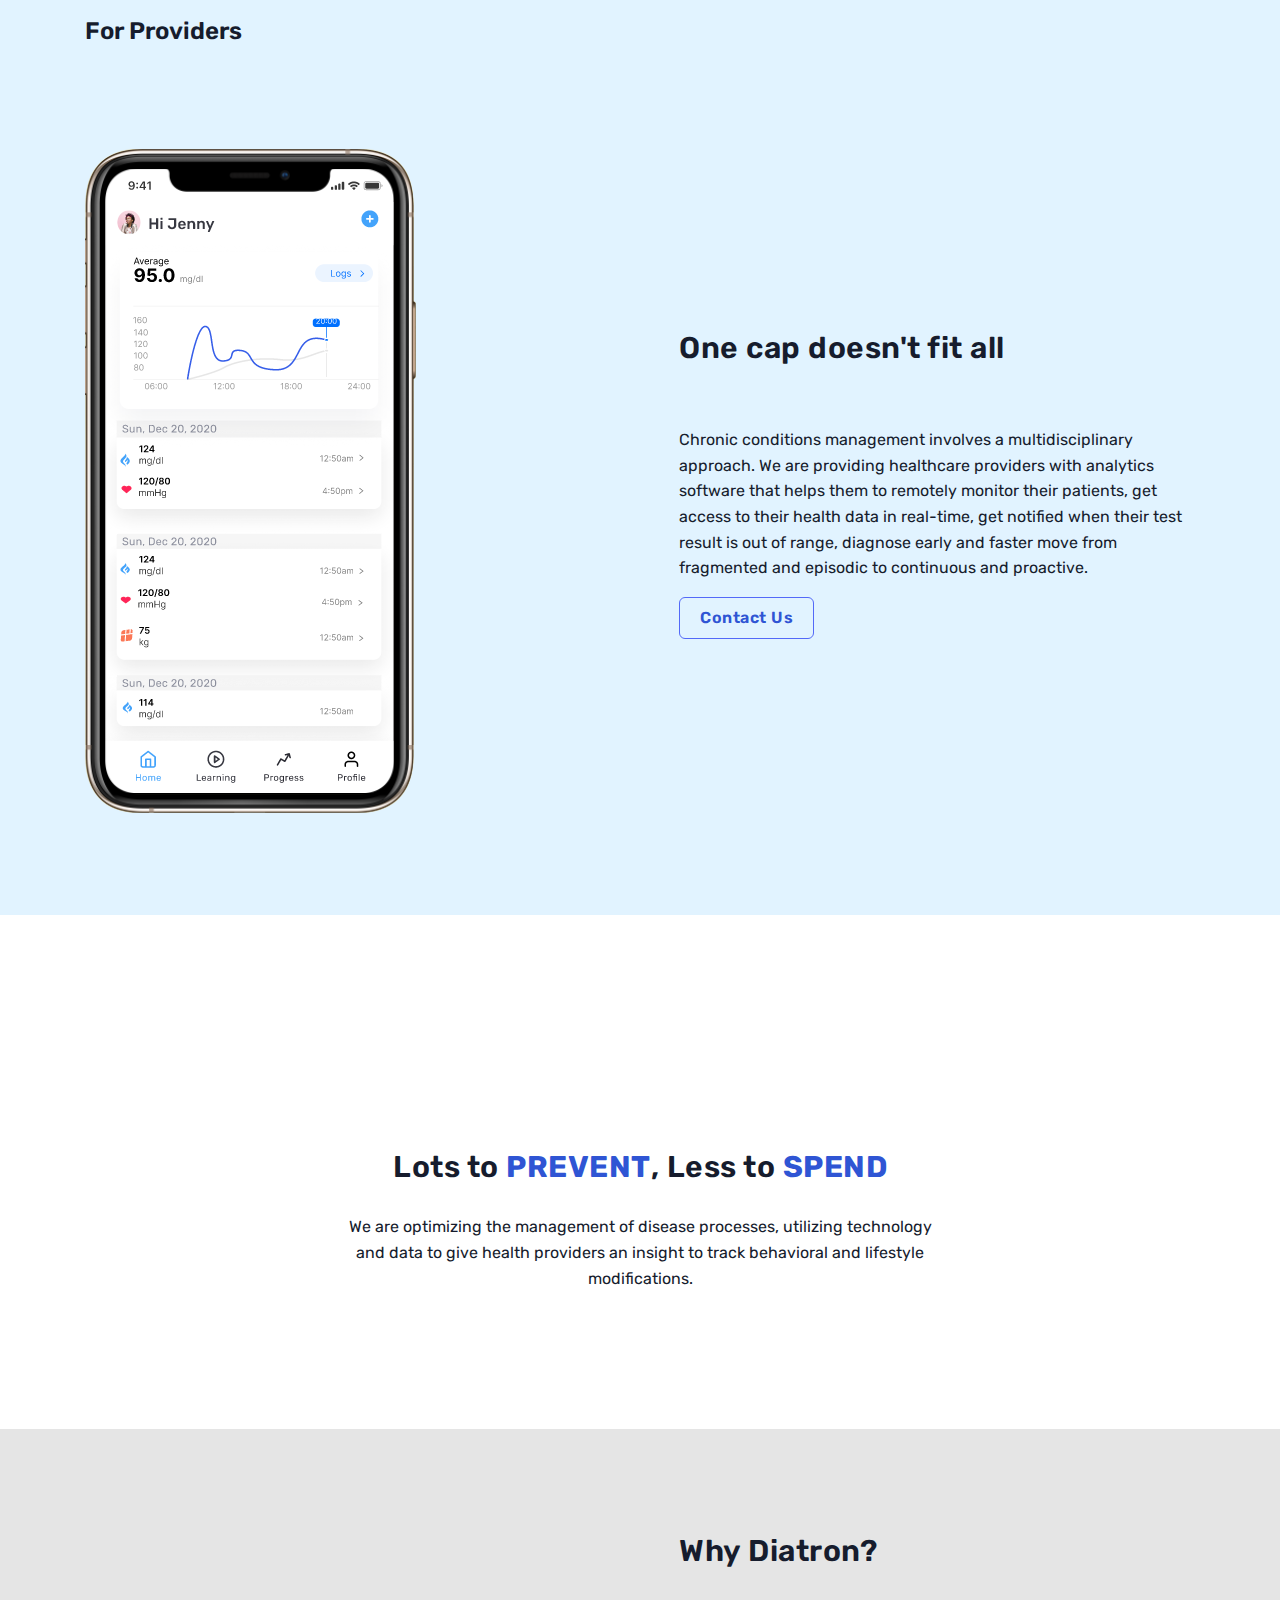
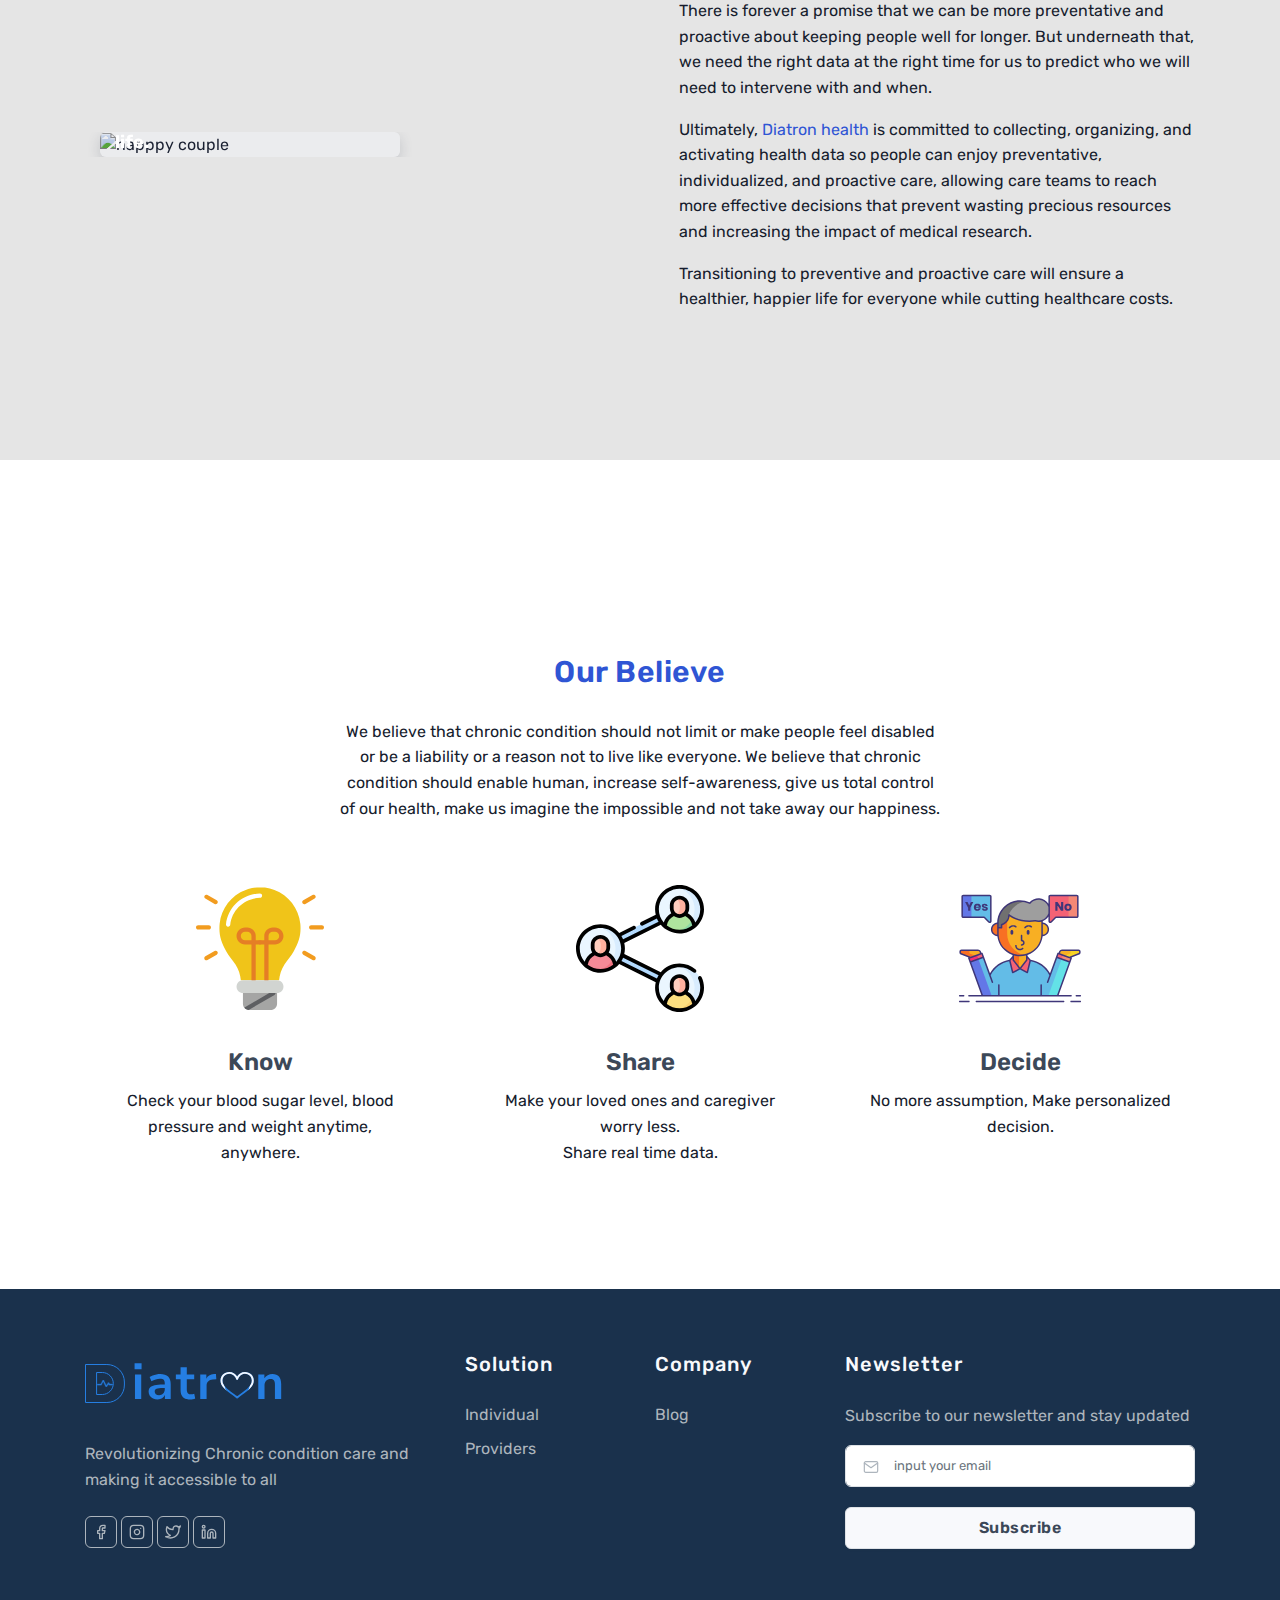
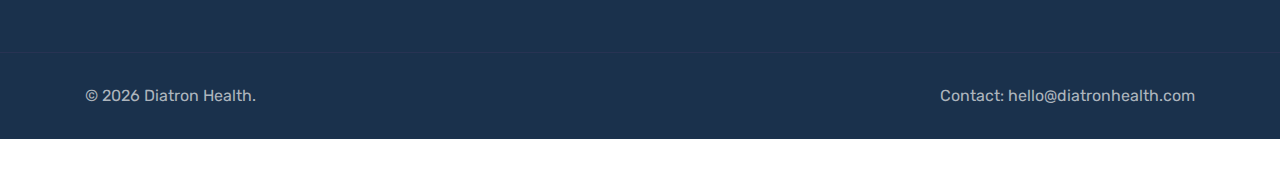
==== commit 7e0d8f10: "update slider" ====
--- a/index.html
+++ b/index.html
@@ -997,7 +997,7 @@
 
                     <div class="card-body">
                         <h4 class="title text-dark">Share</h4>
-                        <p class=" mb-0">Make your loved ones, caregiver worry less</p>
+                        <p class=" mb-0">Make your loved ones and caregiver worry less.</p>
                         <p class=" mb-0">Share real time data.</p>
                     </div>
                 </div>
